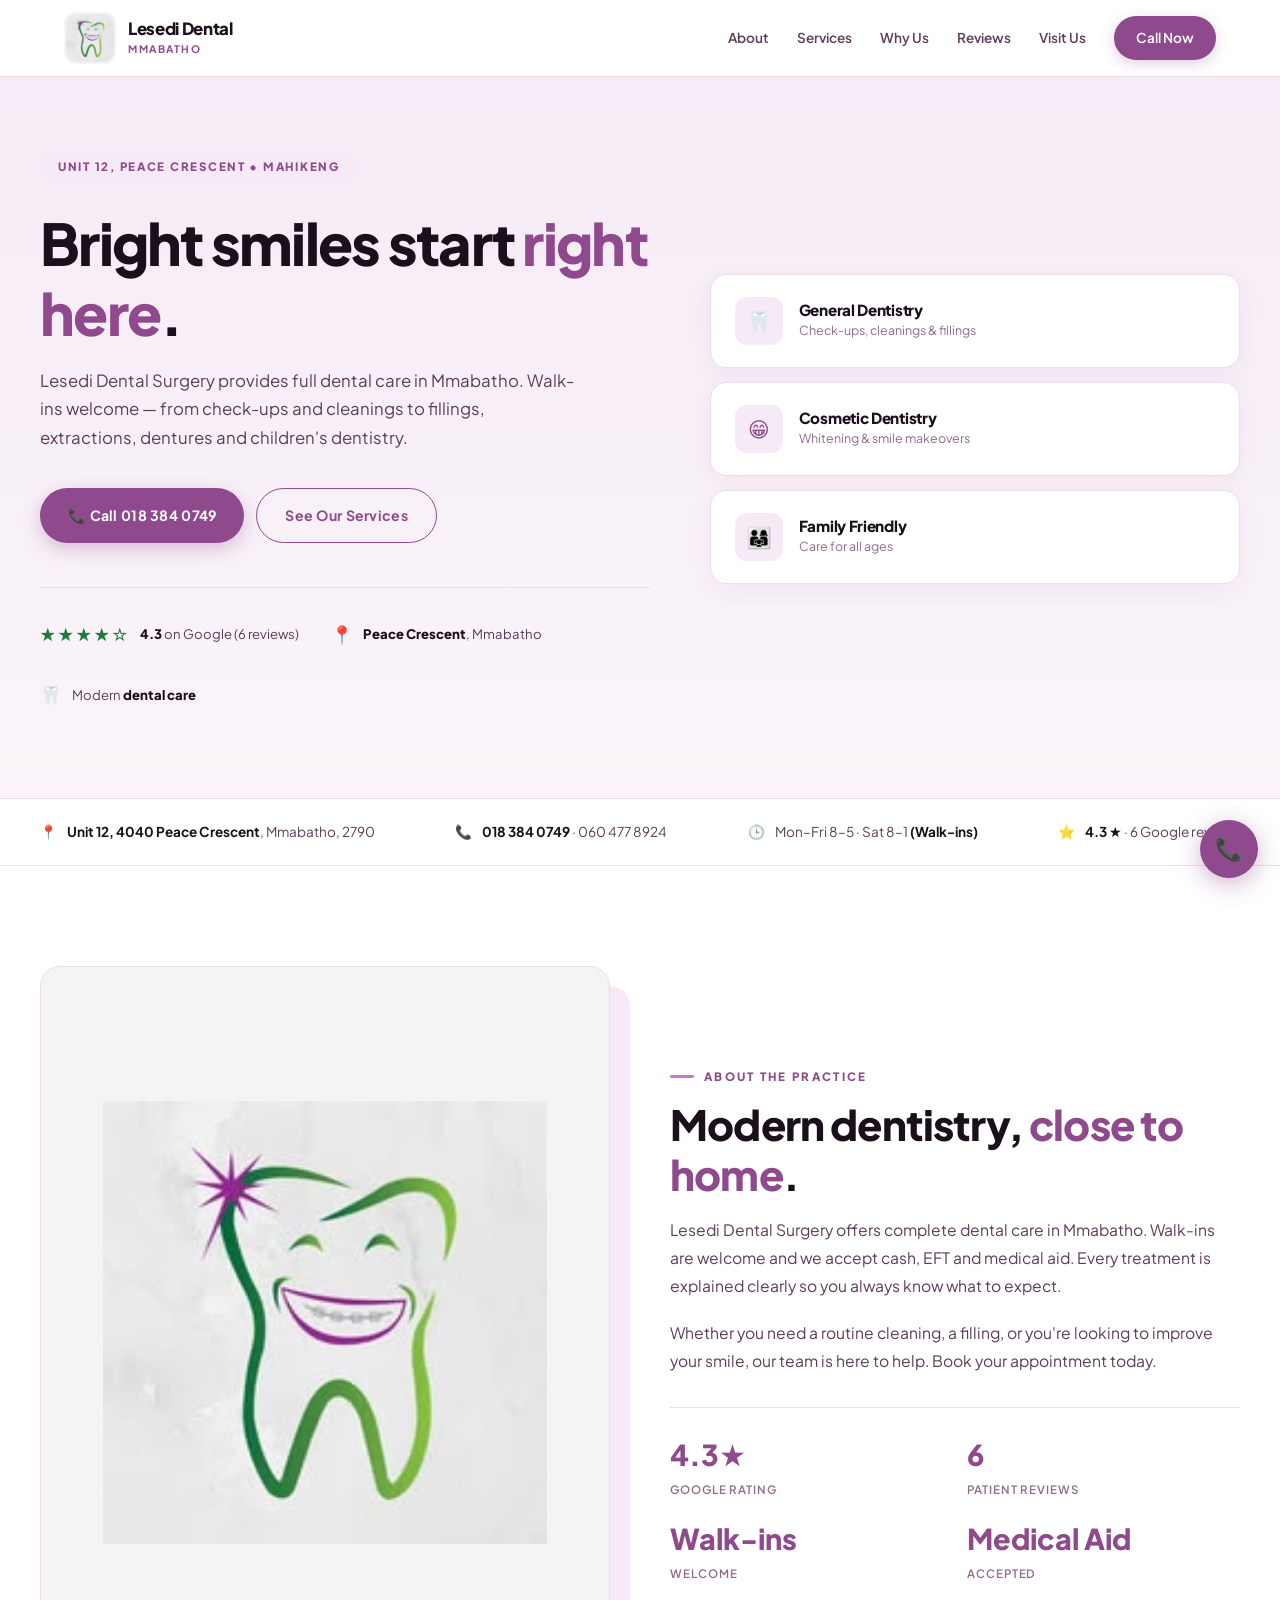
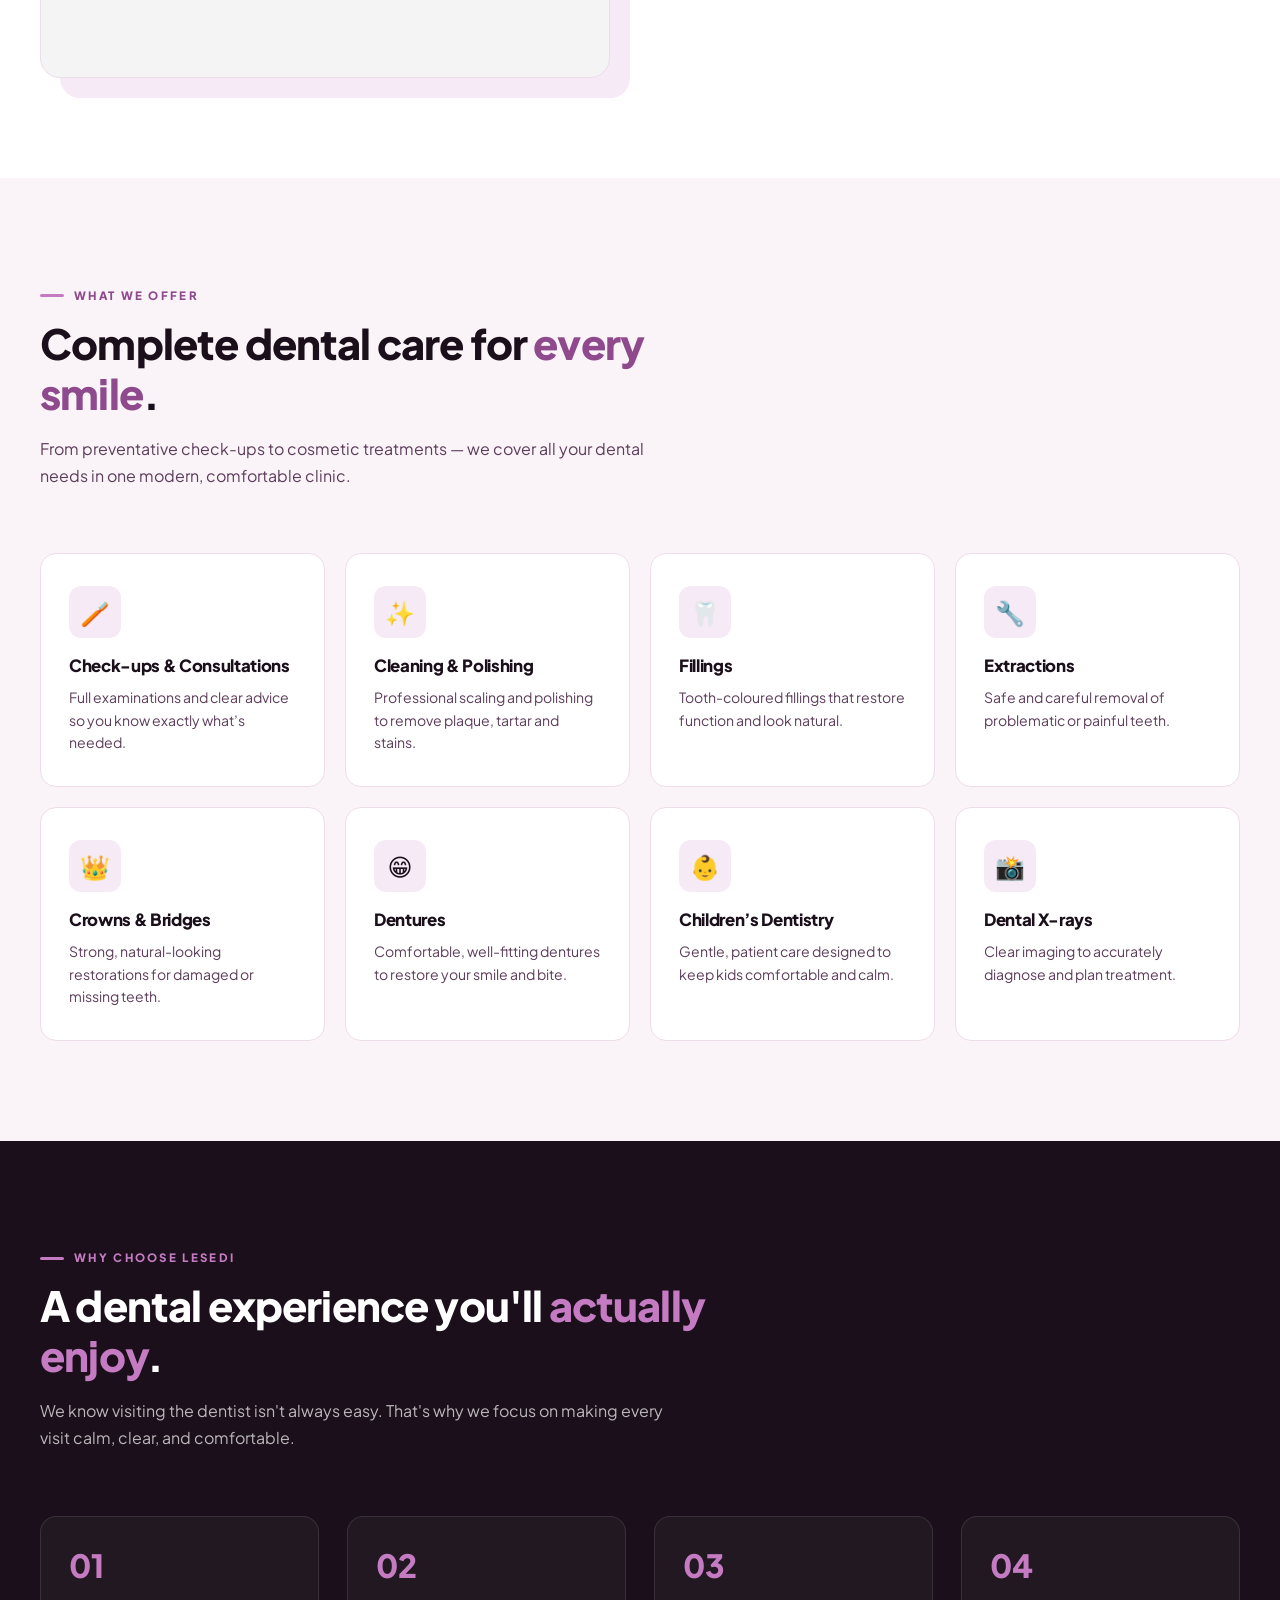
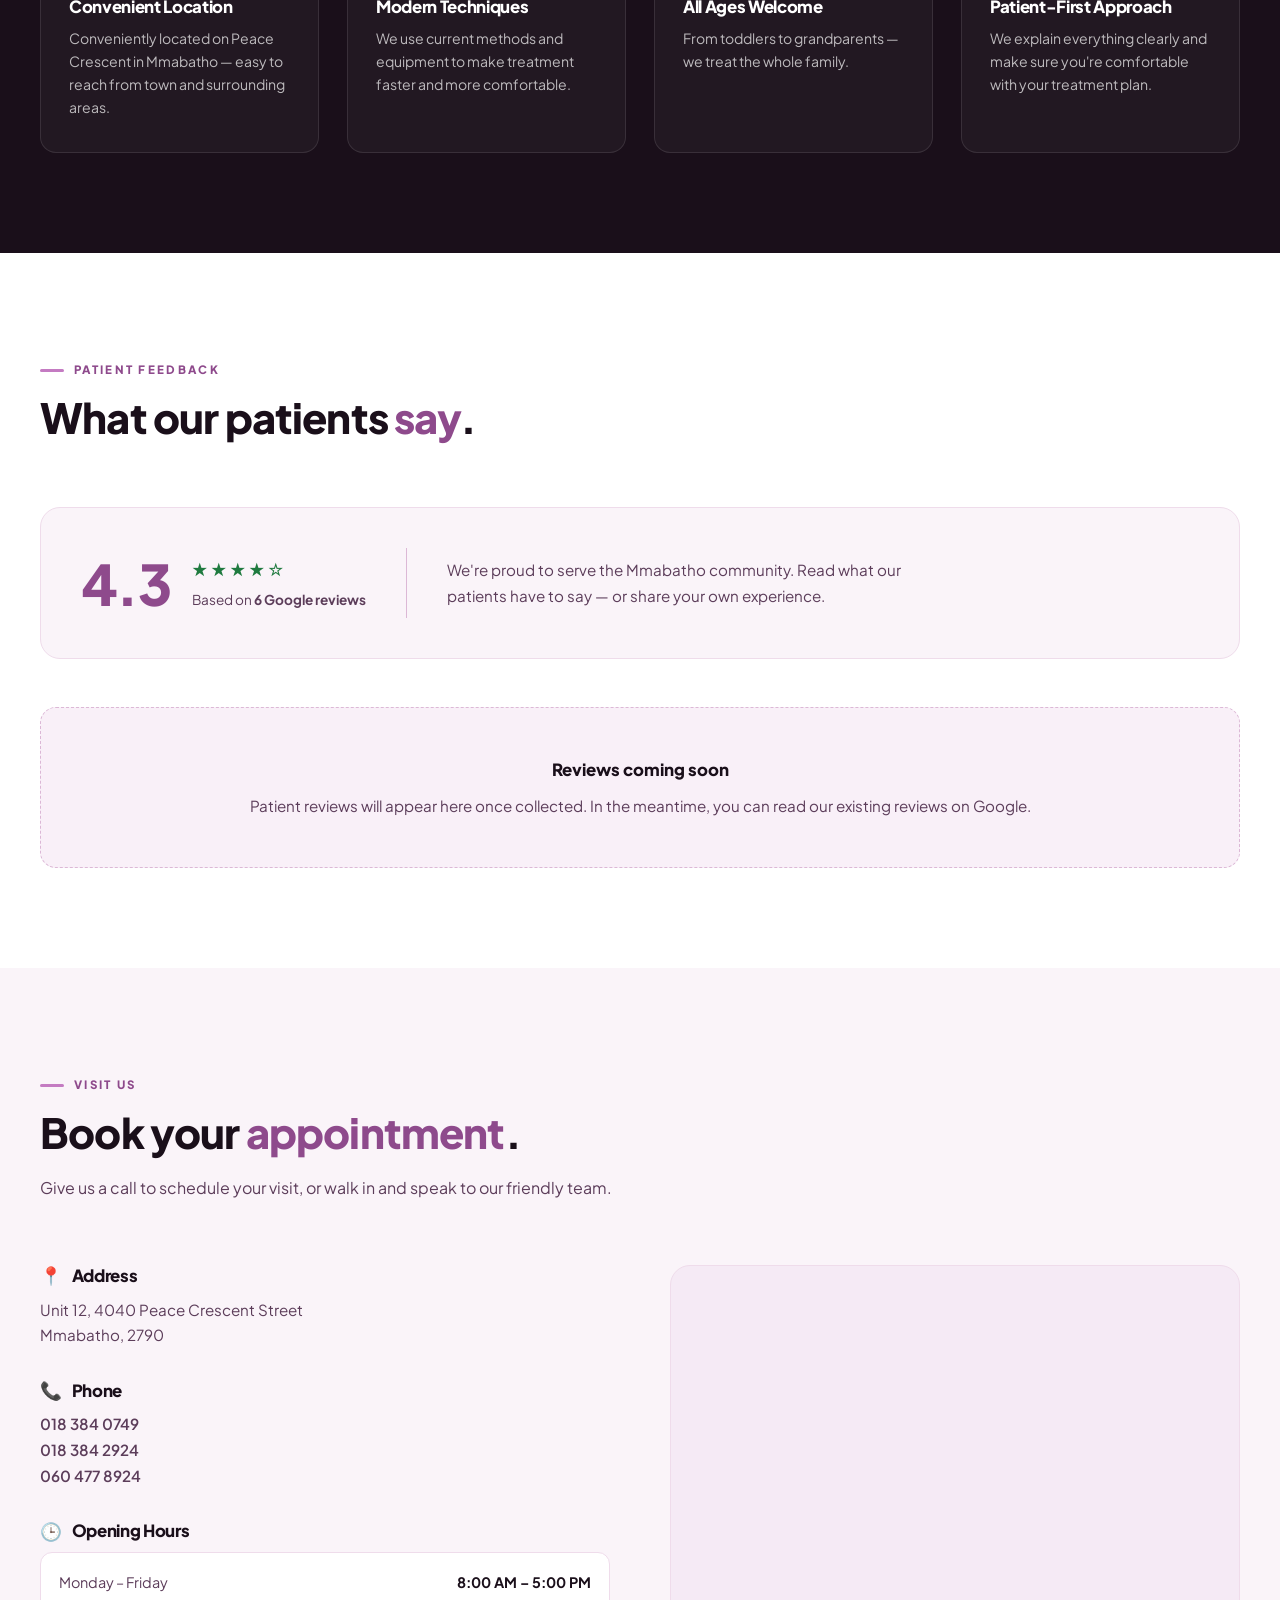
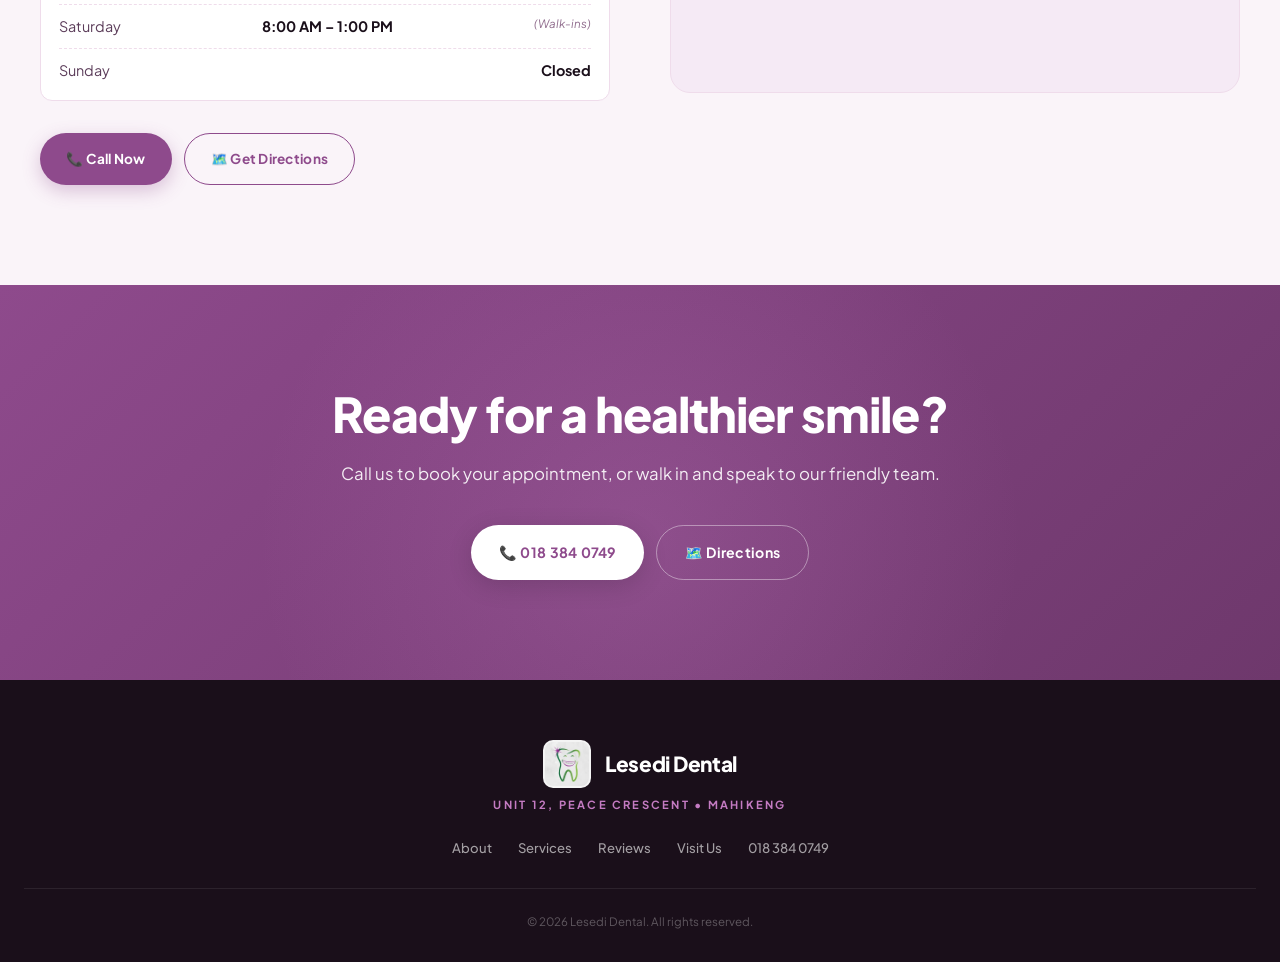
==== index.html @ d34ca71e "Rename Lesedidentals.html to index.html" ====
<!DOCTYPE html>
<html lang="en">
<head>
  <meta charset="UTF-8">
  <meta name="viewport" content="width=device-width, initial-scale=1.0">
  <title>Lesedi Dental | Mmabatho, Mahikeng</title>
  <link href="https://fonts.googleapis.com/css2?family=Plus+Jakarta+Sans:wght@400;500;600;700;800&display=swap" rel="stylesheet">
  <style>
    * { box-sizing: border-box; margin: 0; padding: 0; }
    :root {
      --bg: #faf4f9;
      --card: #ffffff;
      --ink: #1a0f1a;
      --ink-soft: #5c3d5a;
      --ink-muted: #8f6b8c;
      --border: #efdceb;
      --border-strong: #dcb8d6;
      --green: #8e4a8c;        /* now purple – primary */
      --green-dim: #6e386c;
      --green-soft: #f5eaf5;
      --green-pale: #f9f0f8;
      --lime: #c47bc2;        /* lighter purple accent */
      --purple: #1f7a3f;     /* now green – used for stars/accents */
      --purple-soft: #e6f5eb;
      --white: #ffffff;
    }
    html { scroll-behavior: smooth; }
    body {
      font-family: 'Plus Jakarta Sans', system-ui, -apple-system, sans-serif;
      background: var(--bg);
      color: var(--ink);
      line-height: 1.6;
      -webkit-font-smoothing: antialiased;
    }
    h1, h2, h3, h4 {
      font-family: 'Plus Jakarta Sans', sans-serif;
      font-weight: 800;
      line-height: 1.2;
      letter-spacing: -0.02em;
    }
    a { color: inherit; text-decoration: none; }
    img { max-width: 100%; display: block; }
    /* ===== NAV ===== */
    nav {
      position: fixed;
      top: 0; left: 0; right: 0;
      z-index: 100;
      background: rgba(255, 255, 255, 0.96);
      backdrop-filter: blur(14px);
      border-bottom: 1px solid var(--border);
    }
    nav .inner {
      max-width: 1200px;
      margin: 0 auto;
      padding: 12px 24px;
      display: flex;
      align-items: center;
      justify-content: space-between;
      gap: 16px;
    }
    .nav-logo {
      display: flex;
      align-items: center;
      gap: 12px;
    }
    .logo-img {
      width: 52px;
      height: 52px;
      object-fit: contain;
      flex-shrink: 0;
      border-radius: 12px;
      background: #f4f4f4; /* blends with logo background */
      padding: 2px;
    }
    .logo-text {
      line-height: 1.15;
    }
    .logo-text strong {
      font-size: 1.05rem;
      color: var(--ink);
      display: block;
      font-weight: 800;
      letter-spacing: -0.02em;
    }
    .logo-text small {
      font-size: 0.65rem;
      color: var(--green);
      letter-spacing: 0.15em;
      text-transform: uppercase;
      font-weight: 700;
    }
    .nav-links {
      display: flex;
      gap: 28px;
      align-items: center;
    }
    .nav-links a {
      font-size: 0.85rem;
      font-weight: 600;
      color: var(--ink-soft);
      transition: color 0.2s;
    }
    .nav-links a:hover { color: var(--green); }
    .nav-cta {
      background: var(--green);
      color: var(--white) !important;
      padding: 11px 22px;
      border-radius: 40px;
      font-weight: 700;
      font-size: 0.8rem;
      transition: all 0.2s;
      box-shadow: 0 4px 14px rgba(142, 74, 140, 0.25);
    }
    .nav-cta:hover {
      background: var(--green-dim);
      transform: translateY(-1px);
      box-shadow: 0 8px 20px rgba(142, 74, 140, 0.35);
    }
    .menu-toggle {
      display: none;
      background: none;
      border: none;
      font-size: 1.5rem;
      color: var(--green);
      cursor: pointer;
      padding: 4px;
    }
    /* ===== HERO ===== */
    .hero {
      padding: 150px 24px 90px;
      background: linear-gradient(180deg, #f5eaf5 0%, var(--bg) 100%);
      position: relative;
      overflow: hidden;
    }
    .hero-grid {
      max-width: 1200px;
      margin: 0 auto;
      display: grid;
      grid-template-columns: 1.15fr 1fr;
      gap: 60px;
      align-items: center;
      position: relative;
      z-index: 2;
    }
    .hero-tag {
      display: inline-flex;
      align-items: center;
      gap: 8px;
      font-size: 0.72rem;
      letter-spacing: 0.15em;
      text-transform: uppercase;
      color: var(--green);
      font-weight: 800;
      background: var(--green-soft);
      padding: 8px 18px;
      border-radius: 40px;
      margin-bottom: 24px;
    }
    .hero h1 {
      font-size: clamp(2.2rem, 5.5vw, 3.6rem);
      margin-bottom: 20px;
      letter-spacing: -0.03em;
      color: var(--ink);
    }
    .hero h1 span { color: var(--green); }
    .hero-sub {
      font-size: 1.05rem;
      color: var(--ink-soft);
      max-width: 540px;
      margin-bottom: 36px;
      line-height: 1.7;
    }
    .hero-actions {
      display: flex;
      gap: 12px;
      flex-wrap: wrap;
      margin-bottom: 44px;
    }
    .btn {
      display: inline-flex;
      align-items: center;
      gap: 10px;
      padding: 15px 28px;
      border-radius: 50px;
      font-weight: 700;
      font-size: 0.88rem;
      transition: all 0.2s;
      cursor: pointer;
      border: none;
      letter-spacing: 0.02em;
    }
    .btn-primary {
      background: var(--green);
      color: var(--white);
      box-shadow: 0 6px 18px rgba(142, 74, 140, 0.3);
    }
    .btn-primary:hover {
      background: var(--green-dim);
      transform: translateY(-2px);
      box-shadow: 0 10px 24px rgba(142, 74, 140, 0.4);
    }
    .btn-outline {
      background: transparent;
      color: var(--green);
      border: 1.5px solid var(--green);
    }
    .btn-outline:hover {
      background: var(--green);
      color: var(--white);
    }
    .hero-trust {
      display: flex;
      gap: 32px;
      flex-wrap: wrap;
      padding-top: 32px;
      border-top: 1px solid var(--border);
    }
    .hero-trust-item {
      display: flex;
      align-items: center;
      gap: 10px;
      font-size: 0.82rem;
      color: var(--ink-soft);
    }
    .hero-trust-item strong {
      color: var(--ink);
      font-weight: 800;
    }
    .hero-trust-icon { color: var(--green); font-size: 1.1rem; }
    .hero-stars { color: var(--purple); letter-spacing: 2px; }
    /* Hero Visual */
    .hero-visual {
      display: flex;
      flex-direction: column;
      gap: 14px;
    }
    .info-card {
      background: var(--card);
      border: 1px solid var(--border);
      border-radius: 16px;
      padding: 22px 24px;
      display: flex;
      align-items: center;
      gap: 16px;
      box-shadow: 0 8px 24px rgba(142, 74, 140, 0.06);
      transition: transform 0.25s;
    }
    .info-card:hover { transform: translateX(-6px); }
    .info-icon {
      width: 48px;
      height: 48px;
      border-radius: 12px;
      background: var(--green-soft);
      color: var(--green);
      display: flex;
      align-items: center;
      justify-content: center;
      font-size: 1.3rem;
      flex-shrink: 0;
    }
    .info-text h4 {
      font-size: 0.95rem;
      margin-bottom: 2px;
      color: var(--ink);
    }
    .info-text p {
      font-size: 0.78rem;
      color: var(--ink-muted);
    }
    /* ===== INFO STRIP ===== */
    .info-strip {
      background: var(--white);
      padding: 22px 24px;
      border-top: 1px solid var(--border);
      border-bottom: 1px solid var(--border);
    }
    .info-strip-inner {
      max-width: 1200px;
      margin: 0 auto;
      display: flex;
      justify-content: space-between;
      gap: 20px;
      flex-wrap: wrap;
      align-items: center;
    }
    .info-strip-item {
      display: flex;
      align-items: center;
      gap: 10px;
      font-size: 0.85rem;
      color: var(--ink-soft);
    }
    .info-strip-item strong { color: var(--ink); font-weight: 700; }
    .info-strip-icon { color: var(--green); }
    /* ===== SECTIONS ===== */
    section { padding: 100px 24px; }
    .container { max-width: 1200px; margin: 0 auto; }
    .section-head {
      max-width: 720px;
      margin-bottom: 64px;
    }
    .section-label {
      font-size: 0.72rem;
      letter-spacing: 0.2em;
      text-transform: uppercase;
      color: var(--green);
      margin-bottom: 14px;
      font-weight: 800;
      display: inline-flex;
      align-items: center;
      gap: 10px;
    }
    .section-label::before {
      content: "";
      width: 24px;
      height: 3px;
      background: var(--lime);
      border-radius: 2px;
    }
    .section-title {
      font-size: clamp(1.8rem, 4.5vw, 2.6rem);
      margin-bottom: 16px;
      color: var(--ink);
    }
    .section-title span { color: var(--green); }
    .section-intro {
      color: var(--ink-soft);
      font-size: 1rem;
      line-height: 1.7;
      max-width: 640px;
    }
    /* ===== ABOUT ===== */
    #about { background: var(--white); }
    .about-grid {
      display: grid;
      grid-template-columns: 1fr 1fr;
      gap: 60px;
      align-items: center;
    }
    .about-visual {
      aspect-ratio: 4 / 5;
      border-radius: 20px;
      background: #f4f4f4; /* matches logo's light paper background */
      border: 1px solid var(--border);
      display: flex;
      align-items: center;
      justify-content: center;
      position: relative;
      overflow: hidden;
      box-shadow: 20px 20px 0 var(--green-soft);
    }
    .about-visual img {
      width: 78%;
      height: auto;
      object-fit: contain;
      /* no heavy filter so the logo blends cleanly with its natural bg */
    }
    .about-text p {
      color: var(--ink-soft);
      margin-bottom: 18px;
      font-size: 0.98rem;
      line-height: 1.8;
    }
    .about-stats {
      display: grid;
      grid-template-columns: 1fr 1fr;
      gap: 24px;
      margin-top: 32px;
      padding-top: 32px;
      border-top: 1px solid var(--border);
    }
    .about-stat strong {
      display: block;
      font-family: 'Plus Jakarta Sans', sans-serif;
      font-size: 1.8rem;
      color: var(--green);
      font-weight: 800;
      line-height: 1;
      margin-bottom: 6px;
    }
    .about-stat span {
      font-size: 0.72rem;
      color: var(--ink-muted);
      letter-spacing: 0.08em;
      text-transform: uppercase;
      font-weight: 600;
    }
    /* ===== SERVICES ===== */
    #services { background: var(--bg); }
    .services-grid {
      display: grid;
      grid-template-columns: repeat(auto-fill, minmax(260px, 1fr));
      gap: 20px;
    }
    .service-card {
      background: var(--card);
      border-radius: 16px;
      padding: 32px 28px;
      border: 1px solid var(--border);
      transition: all 0.25s;
      position: relative;
      overflow: hidden;
    }
    .service-card::before {
      content: "";
      position: absolute;
      top: 0; left: 0;
      width: 100%;
      height: 4px;
      background: linear-gradient(90deg, var(--green), var(--lime));
      transform: scaleX(0);
      transform-origin: left;
      transition: transform 0.3s;
    }
    .service-card:hover {
      transform: translateY(-4px);
      box-shadow: 0 14px 30px rgba(142, 74, 140, 0.08);
      border-color: var(--border-strong);
    }
    .service-card:hover::before { transform: scaleX(1); }
    .service-icon {
      width: 52px;
      height: 52px;
      border-radius: 12px;
      background: var(--green-soft);
      display: flex;
      align-items: center;
      justify-content: center;
      font-size: 1.5rem;
      margin-bottom: 18px;
    }
    .service-card h3 {
      font-size: 1.05rem;
      margin-bottom: 10px;
      color: var(--ink);
    }
    .service-card p {
      font-size: 0.88rem;
      color: var(--ink-soft);
      line-height: 1.6;
    }
    /* ===== WHY US ===== */
    #why { background: var(--ink); color: var(--white); }
    #why .section-label { color: var(--lime); }
    #why .section-label::before { background: var(--lime); }
    #why .section-title { color: var(--white); }
    #why .section-title span { color: var(--lime); }
    #why .section-intro { color: rgba(255,255,255,0.7); }
    .why-grid {
      display: grid;
      grid-template-columns: repeat(auto-fit, minmax(240px, 1fr));
      gap: 28px;
    }
    .why-item {
      padding: 32px 28px;
      background: rgba(255,255,255,0.04);
      border: 1px solid rgba(255,255,255,0.1);
      border-radius: 16px;
      transition: all 0.25s;
    }
    .why-item:hover {
      background: rgba(255,255,255,0.07);
      border-color: rgba(196, 123, 194, 0.45);
      transform: translateY(-4px);
    }
    .why-num {
      font-family: 'Plus Jakarta Sans', sans-serif;
      font-size: 2rem;
      font-weight: 800;
      color: var(--lime);
      margin-bottom: 16px;
      line-height: 1;
    }
    .why-item h3 {
      font-size: 1.05rem;
      color: var(--white);
      margin-bottom: 10px;
    }
    .why-item p {
      font-size: 0.88rem;
      color: rgba(255,255,255,0.7);
      line-height: 1.65;
    }
    /* ===== REVIEWS ===== */
    #reviews { background: var(--white); }
    .reviews-top {
      display: flex;
      align-items: center;
      gap: 40px;
      flex-wrap: wrap;
      padding: 40px;
      background: var(--bg);
      border-radius: 20px;
      border: 1px solid var(--border);
      margin-bottom: 48px;
    }
    .reviews-score {
      display: flex;
      align-items: center;
      gap: 22px;
    }
    .reviews-score-num {
      font-family: 'Plus Jakarta Sans', sans-serif;
      font-size: 3.5rem;
      font-weight: 800;
      color: var(--green);
      line-height: 1;
      letter-spacing: -0.03em;
    }
    .reviews-score-meta {
      font-size: 0.85rem;
      color: var(--ink-soft);
      line-height: 1.6;
    }
    .reviews-score-stars {
      color: var(--purple);
      font-size: 1.1rem;
      letter-spacing: 3px;
      display: block;
      margin-bottom: 6px;
    }
    .reviews-divider {
      width: 1px;
      height: 70px;
      background: var(--border-strong);
    }
    .reviews-summary {
      font-size: 0.95rem;
      color: var(--ink-soft);
      max-width: 480px;
      line-height: 1.7;
    }
    .reviews-placeholder {
      text-align: center;
      padding: 48px 24px;
      background: var(--green-pale);
      border: 1px dashed var(--border-strong);
      border-radius: 16px;
      color: var(--ink-soft);
      font-size: 0.95rem;
      line-height: 1.7;
    }
    .reviews-placeholder strong {
      display: block;
      font-size: 1.05rem;
      color: var(--ink);
      margin-bottom: 8px;
      font-weight: 800;
    }
    /* ===== CONTACT ===== */
    #contact { background: var(--bg); }
    .contact-grid {
      display: grid;
      grid-template-columns: 1fr 1fr;
      gap: 60px;
      align-items: start;
    }
    .contact-block { margin-bottom: 32px; }
    .contact-block h4 {
      font-size: 1.05rem;
      margin-bottom: 10px;
      color: var(--ink);
      display: flex;
      align-items: center;
      gap: 10px;
    }
    .contact-block h4 span { color: var(--green); font-size: 1.1rem; }
    .contact-block p, .contact-block a {
      color: var(--ink-soft);
      font-size: 0.95rem;
      line-height: 1.7;
    }
    .contact-block a { font-weight: 600; }
    .contact-block a:hover { color: var(--green); }
    .hours-list {
      list-style: none;
      margin-top: 10px;
      background: var(--white);
      border-radius: 12px;
      padding: 8px 18px;
      border: 1px solid var(--border);
    }
    .hours-list li {
      display: flex;
      justify-content: space-between;
      padding: 10px 0;
      border-bottom: 1px dashed var(--border);
      font-size: 0.9rem;
      color: var(--ink-soft);
    }
    .hours-list li:last-child { border: none; }
    .hours-list li strong { color: var(--ink); font-weight: 700; }
    .contact-actions {
      display: flex;
      gap: 12px;
      flex-wrap: wrap;
      margin-top: 28px;
    }
    .contact-actions .btn { padding: 14px 26px; font-size: 0.85rem; }
    .map-embed {
      width: 100%;
      aspect-ratio: 4 / 3;
      border-radius: 20px;
      overflow: hidden;
      border: 1px solid var(--border);
      background: var(--green-soft);
    }
    .map-embed iframe { width: 100%; height: 100%; border: 0; }
    /* ===== CTA FINAL ===== */
    .cta-final {
      background: linear-gradient(135deg, var(--green) 0%, var(--green-dim) 100%);
      color: var(--white);
      text-align: center;
      padding: 100px 24px;
      position: relative;
      overflow: hidden;
    }
    .cta-final::before {
      content: "";
      position: absolute;
      top: -50%; left: 50%;
      transform: translateX(-50%);
      width: 900px; height: 900px;
      background: radial-gradient(circle, rgba(196, 123, 194, 0.25), transparent 60%);
      pointer-events: none;
    }
    .cta-final-inner {
      position: relative;
      z-index: 2;
      max-width: 720px;
      margin: 0 auto;
    }
    .cta-final h2 {
      font-size: clamp(1.9rem, 5vw, 3rem);
      margin-bottom: 18px;
      color: var(--white);
    }
    .cta-final p {
      color: rgba(255,255,255,0.9);
      margin-bottom: 36px;
      font-size: 1.05rem;
      line-height: 1.7;
    }
    .cta-final-actions {
      display: flex;
      gap: 12px;
      justify-content: center;
      flex-wrap: wrap;
    }
    .btn-white {
      background: var(--white);
      color: var(--green);
      box-shadow: 0 6px 24px rgba(0,0,0,0.15);
    }
    .btn-white:hover {
      background: #fff;
      transform: translateY(-3px);
      box-shadow: 0 12px 30px rgba(0,0,0,0.25);
    }
    .btn-dark-outline {
      background: transparent;
      color: var(--white);
      border: 1.5px solid rgba(255,255,255,0.4);
    }
    .btn-dark-outline:hover {
      background: rgba(255,255,255,0.1);
      border-color: rgba(255,255,255,0.8);
    }
    /* ===== FOOTER ===== */
    footer {
      background: #1a0f1a;
      color: rgba(255,255,255,0.6);
      padding: 60px 24px 30px;
      text-align: center;
    }
    .footer-logo-wrap {
      display: flex;
      align-items: center;
      justify-content: center;
      gap: 14px;
      margin-bottom: 8px;
    }
    .footer-logo-img {
      width: 48px;
      height: 48px;
      object-fit: contain;
      border-radius: 10px;
      background: #f4f4f4; /* blends with logo background */
      padding: 2px;
    }
    .footer-logo {
      font-family: 'Plus Jakarta Sans', sans-serif;
      font-size: 1.3rem;
      font-weight: 800;
      color: var(--white);
      letter-spacing: -0.02em;
    }
    .footer-tag {
      font-size: 0.7rem;
      letter-spacing: 0.2em;
      text-transform: uppercase;
      color: var(--lime);
      margin-bottom: 24px;
      font-weight: 700;
    }
    .footer-links {
      display: flex;
      gap: 26px;
      justify-content: center;
      flex-wrap: wrap;
      margin-bottom: 30px;
    }
    .footer-links a {
      font-size: 0.82rem;
      color: rgba(255,255,255,0.6);
      transition: color 0.2s;
      font-weight: 500;
    }
    .footer-links a:hover { color: var(--lime); }
    .footer-copy {
      font-size: 0.72rem;
      color: rgba(255,255,255,0.3);
      padding-top: 24px;
      border-top: 1px solid rgba(255,255,255,0.08);
    }
    .whatsapp-float {
      position: fixed;
      bottom: 22px;
      right: 22px;
      z-index: 90;
      background: var(--green);
      color: var(--white);
      width: 58px;
      height: 58px;
      border-radius: 50%;
      display: flex;
      align-items: center;
      justify-content: center;
      font-size: 1.4rem;
      box-shadow: 0 6px 24px rgba(142, 74, 140, 0.4);
      transition: transform 0.2s;
    }
    .whatsapp-float:hover { transform: scale(1.08); }
    /* ===== RESPONSIVE ===== */
    @media (max-width: 900px) {
      .hero-grid { grid-template-columns: 1fr; gap: 40px; }
      .hero { padding: 130px 20px 60px; }
      .contact-grid { grid-template-columns: 1fr; gap: 40px; }
      .about-grid { grid-template-columns: 1fr; gap: 40px; }
      .about-visual { aspect-ratio: 4 / 3; box-shadow: 12px 12px 0 var(--green-soft); }
      .nav-links {
        display: none;
        position: absolute;
        top: 100%; left: 0; right: 0;
        flex-direction: column;
        background: var(--white);
        padding: 22px;
        gap: 18px;
        border-bottom: 1px solid var(--border);
        align-items: flex-start;
        box-shadow: 0 10px 30px rgba(0,0,0,0.05);
      }
      .nav-links.open { display: flex; }
      .menu-toggle { display: block; }
      section { padding: 60px 20px; }
      .hero-trust { gap: 20px; font-size: 0.78rem; }
      .reviews-top { padding: 28px; flex-direction: column; align-items: flex-start; gap: 24px; }
      .reviews-divider { display: none; }
      .info-strip-inner { flex-direction: column; align-items: flex-start; gap: 12px; }
    }
    @media (max-width: 480px) {
      .hero h1 { font-size: 2.1rem; }
      .section-title { font-size: 1.7rem; }
      .about-stats { grid-template-columns: 1fr; }
      .logo-img { width: 44px; height: 44px; }
    }
  </style>
</head>
<body>
  <!-- ===== NAV ===== -->
  <nav>
    <div class="inner">
      <a href="#top" class="nav-logo">
        <img src="[data-uri]" alt="Lesedi Dental logo" class="logo-img">
        <div class="logo-text">
          <strong>Lesedi Dental</strong>
          <small>Mmabatho</small>
        </div>
      </a>
      <button class="menu-toggle" onclick="document.querySelector('.nav-links').classList.toggle('open')">☰</button>
      <div class="nav-links">
        <a href="#about" onclick="document.querySelector('.nav-links').classList.remove('open')">About</a>
        <a href="#services" onclick="document.querySelector('.nav-links').classList.remove('open')">Services</a>
        <a href="#why" onclick="document.querySelector('.nav-links').classList.remove('open')">Why Us</a>
        <a href="#reviews" onclick="document.querySelector('.nav-links').classList.remove('open')">Reviews</a>
        <a href="#contact" onclick="document.querySelector('.nav-links').classList.remove('open')">Visit Us</a>
        <a href="tel:0183840749" class="nav-cta">Call Now</a>
      </div>
    </div>
  </nav>
  <!-- ===== HERO ===== -->
  <section class="hero" id="top">
    <div class="hero-grid">
      <div>
        <div class="hero-tag">Unit 12, Peace Crescent • Mahikeng</div>
        <h1>Bright smiles start <span>right here</span>.</h1>
        <p class="hero-sub">
          Lesedi Dental Surgery provides full dental care in Mmabatho. Walk-ins welcome — from check-ups and cleanings to fillings, extractions, dentures and children's dentistry.
        </p>
        <div class="hero-actions">
          <a href="tel:0183840749" class="btn btn-primary">📞 Call 018 384 0749</a>
          <a href="#services" class="btn btn-outline">See Our Services</a>
        </div>
        <div class="hero-trust">
          <div class="hero-trust-item">
            <span class="hero-trust-icon hero-stars">★★★★☆</span>
            <span><strong>4.3</strong> on Google (6 reviews)</span>
          </div>
          <div class="hero-trust-item">
            <span class="hero-trust-icon">📍</span>
            <span><strong>Peace Crescent</strong>, Mmabatho</span>
          </div>
          <div class="hero-trust-item">
            <span class="hero-trust-icon">🦷</span>
            <span>Modern <strong>dental care</strong></span>
          </div>
        </div>
      </div>
      <div class="hero-visual">
        <div class="info-card">
          <div class="info-icon">🦷</div>
          <div class="info-text">
            <h4>General Dentistry</h4>
            <p>Check-ups, cleanings & fillings</p>
          </div>
        </div>
        <div class="info-card">
          <div class="info-icon">😁</div>
          <div class="info-text">
            <h4>Cosmetic Dentistry</h4>
            <p>Whitening & smile makeovers</p>
          </div>
        </div>
        <div class="info-card">
          <div class="info-icon">👨‍👩‍👧</div>
          <div class="info-text">
            <h4>Family Friendly</h4>
            <p>Care for all ages</p>
          </div>
        </div>
      </div>
    </div>
  </section>
  <!-- ===== INFO STRIP ===== -->
  <div class="info-strip">
    <div class="info-strip-inner">
      <div class="info-strip-item">
        <span class="info-strip-icon">📍</span>
        <span><strong>Unit 12, 4040 Peace Crescent</strong>, Mmabatho, 2790</span>
      </div>
      <div class="info-strip-item">
        <span class="info-strip-icon">📞</span>
        <span><strong>018 384 0749</strong> · 060 477 8924</span>
      </div>
      <div class="info-strip-item">
        <span class="info-strip-icon">🕒</span>
        <span>Mon–Fri 8–5 · Sat 8–1 <strong>(Walk-ins)</strong></span>
      </div>
      <div class="info-strip-item">
        <span class="info-strip-icon">⭐</span>
        <span><strong>4.3 ★</strong> · 6 Google reviews</span>
      </div>
    </div>
  </div>
  <!-- ===== ABOUT ===== -->
  <section id="about">
    <div class="container">
      <div class="about-grid">
        <div class="about-visual">
          <img src="[data-uri]" alt="Lesedi Dental – smiling tooth logo">
        </div>
        <div class="about-text">
          <div class="section-label">About The Practice</div>
          <h2 class="section-title">Modern dentistry, <span>close to home</span>.</h2>
          <p>
            Lesedi Dental Surgery offers complete dental care in Mmabatho. Walk-ins are welcome and we accept cash, EFT and medical aid. Every treatment is explained clearly so you always know what to expect.
          </p>
          <p>
            Whether you need a routine cleaning, a filling, or you're looking to improve your smile, our team is here to help. Book your appointment today.
          </p>
          <div class="about-stats">
            <div class="about-stat">
              <strong>4.3★</strong>
              <span>Google Rating</span>
            </div>
            <div class="about-stat">
              <strong>6</strong>
              <span>Patient Reviews</span>
            </div>
            <div class="about-stat">
              <strong>Walk-ins</strong>
              <span>Welcome</span>
            </div>
            <div class="about-stat">
              <strong>Medical Aid</strong>
              <span>Accepted</span>
            </div>
          </div>
        </div>
      </div>
    </div>
  </section>
  <!-- ===== SERVICES ===== -->
  <section id="services">
    <div class="container">
      <div class="section-head">
        <span class="section-label">What We Offer</span>
        <h2 class="section-title">Complete dental care for <span>every smile</span>.</h2>
        <p class="section-intro">
          From preventative check-ups to cosmetic treatments — we cover all your dental needs in one modern, comfortable clinic.
        </p>
      </div>
      <div class="services-grid">
        <div class="service-card">
          <div class="service-icon">🪥</div>
          <h3>Check-ups &amp; Consultations</h3>
          <p>Full examinations and clear advice so you know exactly what’s needed.</p>
        </div>
        <div class="service-card">
          <div class="service-icon">✨</div>
          <h3>Cleaning &amp; Polishing</h3>
          <p>Professional scaling and polishing to remove plaque, tartar and stains.</p>
        </div>
        <div class="service-card">
          <div class="service-icon">🦷</div>
          <h3>Fillings</h3>
          <p>Tooth-coloured fillings that restore function and look natural.</p>
        </div>
        <div class="service-card">
          <div class="service-icon">🔧</div>
          <h3>Extractions</h3>
          <p>Safe and careful removal of problematic or painful teeth.</p>
        </div>
        <div class="service-card">
          <div class="service-icon">👑</div>
          <h3>Crowns &amp; Bridges</h3>
          <p>Strong, natural-looking restorations for damaged or missing teeth.</p>
        </div>
        <div class="service-card">
          <div class="service-icon">😁</div>
          <h3>Dentures</h3>
          <p>Comfortable, well-fitting dentures to restore your smile and bite.</p>
        </div>
        <div class="service-card">
          <div class="service-icon">👶</div>
          <h3>Children’s Dentistry</h3>
          <p>Gentle, patient care designed to keep kids comfortable and calm.</p>
        </div>
        <div class="service-card">
          <div class="service-icon">📸</div>
          <h3>Dental X-rays</h3>
          <p>Clear imaging to accurately diagnose and plan treatment.</p>
        </div>
      </div>
    </div>
  </section>
  <!-- ===== WHY US ===== -->
  <section id="why">
    <div class="container">
      <div class="section-head">
        <span class="section-label">Why Choose Lesedi</span>
        <h2 class="section-title">A dental experience you'll <span>actually enjoy</span>.</h2>
        <p class="section-intro">
          We know visiting the dentist isn't always easy. That's why we focus on making every visit calm, clear, and comfortable.
        </p>
      </div>
      <div class="why-grid">
        <div class="why-item">
          <div class="why-num">01</div>
          <h3>Convenient Location</h3>
          <p>Conveniently located on Peace Crescent in Mmabatho — easy to reach from town and surrounding areas.</p>
        </div>
        <div class="why-item">
          <div class="why-num">02</div>
          <h3>Modern Techniques</h3>
          <p>We use current methods and equipment to make treatment faster and more comfortable.</p>
        </div>
        <div class="why-item">
          <div class="why-num">03</div>
          <h3>All Ages Welcome</h3>
          <p>From toddlers to grandparents — we treat the whole family.</p>
        </div>
        <div class="why-item">
          <div class="why-num">04</div>
          <h3>Patient-First Approach</h3>
          <p>We explain everything clearly and make sure you're comfortable with your treatment plan.</p>
        </div>
      </div>
    </div>
  </section>
  <!-- ===== REVIEWS ===== -->
  <section id="reviews">
    <div class="container">
      <div class="section-head">
        <span class="section-label">Patient Feedback</span>
        <h2 class="section-title">What our patients <span>say</span>.</h2>
      </div>
      <div class="reviews-top">
        <div class="reviews-score">
          <div class="reviews-score-num">4.3</div>
          <div class="reviews-score-meta">
            <span class="reviews-score-stars">★★★★☆</span>
            Based on <strong>6 Google reviews</strong>
          </div>
        </div>
        <div class="reviews-divider"></div>
        <div class="reviews-summary">
          We're proud to serve the Mmabatho community. Read what our patients have to say — or share your own experience.
        </div>
      </div>
      <div class="reviews-placeholder">
        <strong>Reviews coming soon</strong>
        Patient reviews will appear here once collected. In the meantime, you can read our existing reviews on Google.
      </div>
    </div>
  </section>
  <!-- ===== CONTACT ===== -->
  <section id="contact">
    <div class="container">
      <div class="section-head">
        <span class="section-label">Visit Us</span>
        <h2 class="section-title">Book your <span>appointment</span>.</h2>
        <p class="section-intro">
          Give us a call to schedule your visit, or walk in and speak to our friendly team.
        </p>
      </div>
      <div class="contact-grid">
        <div>
          <div class="contact-block">
            <h4><span>📍</span> Address</h4>
            <p>Unit 12, 4040 Peace Crescent Street<br>Mmabatho, 2790</p>
          </div>
          <div class="contact-block">
            <h4><span>📞</span> Phone</h4>
            <p><a href="tel:0183840749">018 384 0749</a><br>
               <a href="tel:0183842924">018 384 2924</a><br>
               <a href="tel:0604778924">060 477 8924</a></p>
          </div>
          <div class="contact-block">
            <h4><span>🕒</span> Opening Hours</h4>
            <ul class="hours-list">
              <li><span>Monday – Friday</span> <strong>8:00 AM – 5:00 PM</strong></li>
              <li><span>Saturday</span> <strong>8:00 AM – 1:00 PM</strong> <em style="font-size:0.8em;color:var(--ink-muted)">(Walk-ins)</em></li>
              <li><span>Sunday</span> <strong>Closed</strong></li>
            </ul>
          </div>
          <div class="contact-actions">
            <a href="tel:0183840749" class="btn btn-primary">📞 Call Now</a>
            <a href="https://www.google.com/maps?q=Lesedi+Dental+Surgery,+4040+Peace+Crescent,+Mmabatho,+2790" class="btn btn-outline" target="_blank">🗺️ Get Directions</a>
          </div>
        </div>
        <div class="map-embed">
          <iframe
            src="https://www.google.com/maps?q=Lesedi+Dental+Surgery,+4040+Peace+Crescent,+Mmabatho,+2790&output=embed"
            loading="lazy"
            referrerpolicy="no-referrer-when-downgrade">
          </iframe>
        </div>
      </div>
    </div>
  </section>
  <!-- ===== CTA FINAL ===== -->
  <section class="cta-final">
    <div class="cta-final-inner">
      <h2>Ready for a healthier smile?</h2>
      <p>Call us to book your appointment, or walk in and speak to our friendly team.</p>
      <div class="cta-final-actions">
        <a href="tel:0183840749" class="btn btn-white">📞 018 384 0749</a>
        <a href="https://www.google.com/maps?q=Lesedi+Dental+Surgery,+4040+Peace+Crescent,+Mmabatho,+2790" class="btn btn-dark-outline" target="_blank">🗺️ Directions</a>
      </div>
    </div>
  </section>
  <!-- ===== FOOTER ===== -->
  <footer>
    <div class="footer-logo-wrap">
      <img src="[data-uri]" alt="Lesedi Dental" class="footer-logo-img">
      <div class="footer-logo">Lesedi Dental</div>
    </div>
    <div class="footer-tag">Unit 12, Peace Crescent • Mahikeng</div>
    <div class="footer-links">
      <a href="#about">About</a>
      <a href="#services">Services</a>
      <a href="#reviews">Reviews</a>
      <a href="#contact">Visit Us</a>
      <a href="tel:0183840749">018 384 0749</a>
    </div>
    <div class="footer-copy">
      © 2026 Lesedi Dental. All rights reserved.
    </div>
  </footer>
  <a href="tel:0183840749" class="whatsapp-float" aria-label="Call">
    📞
  </a>
</body>
</html>
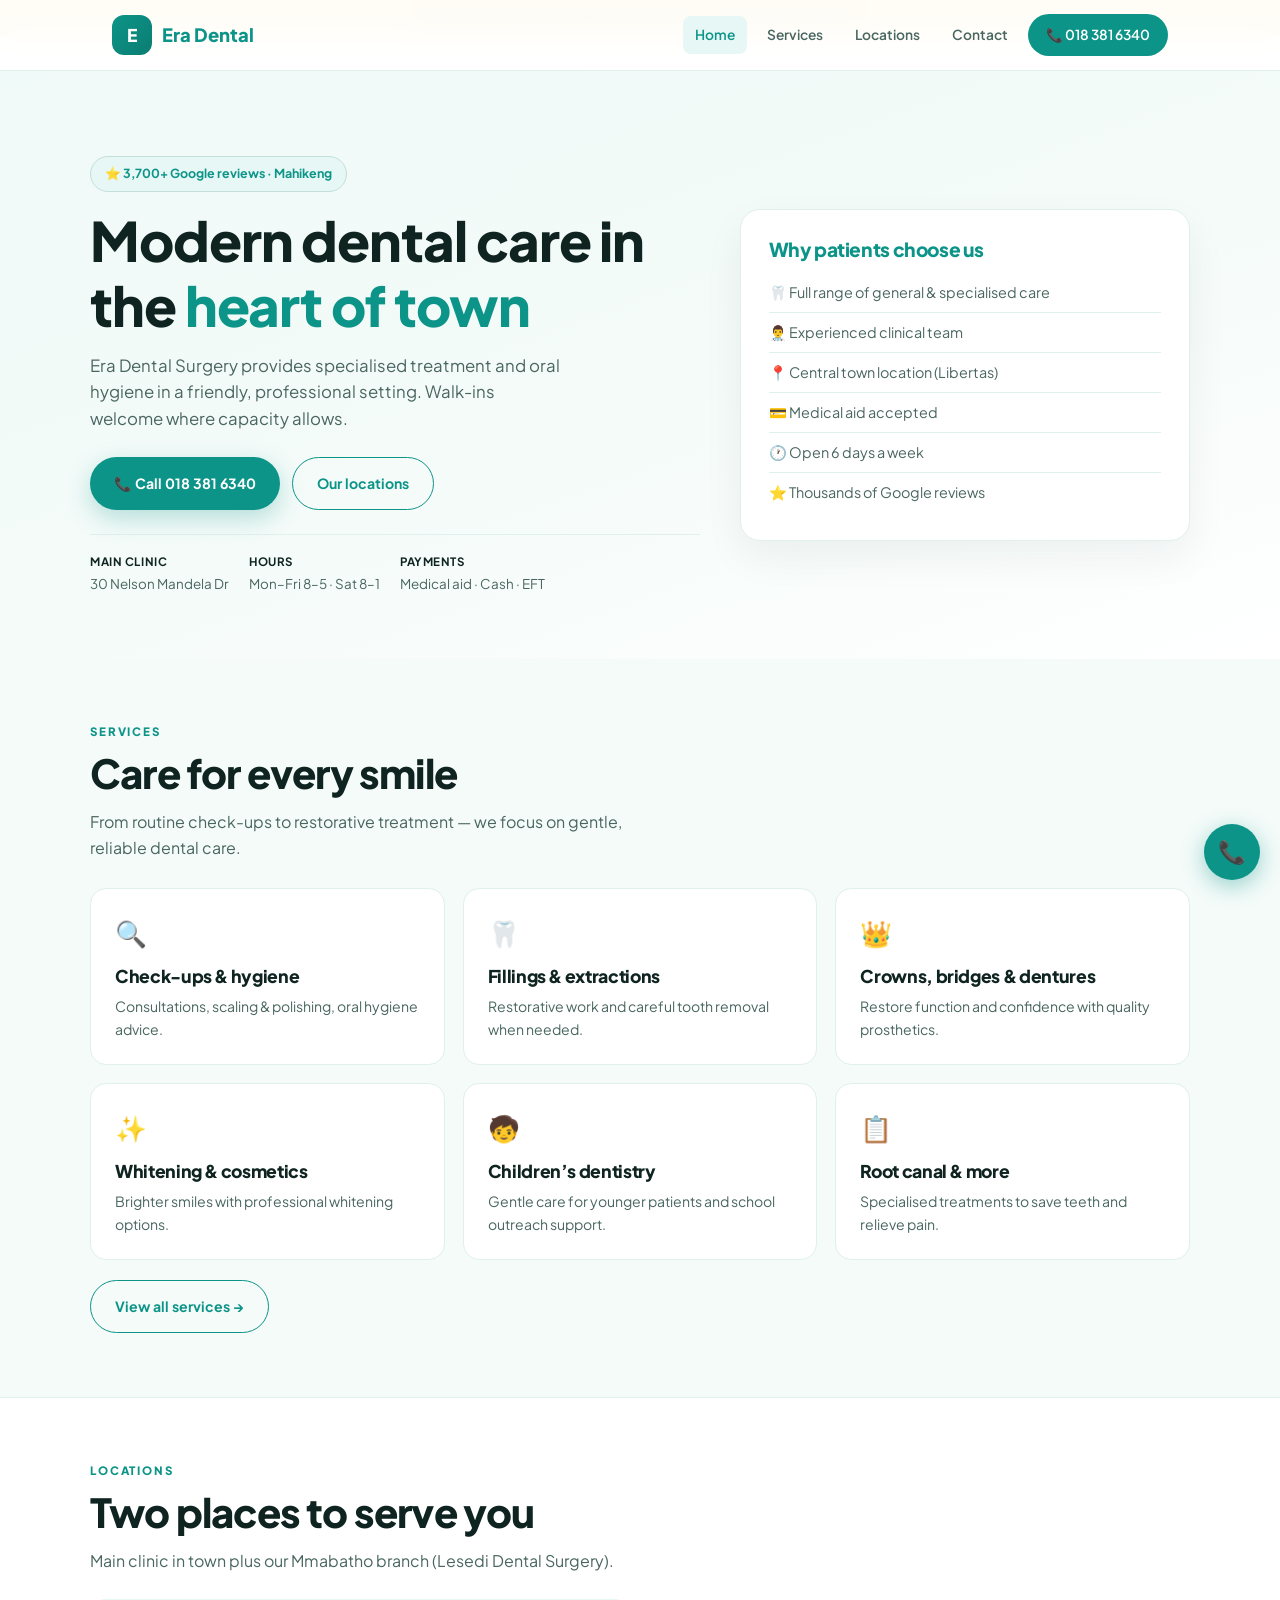
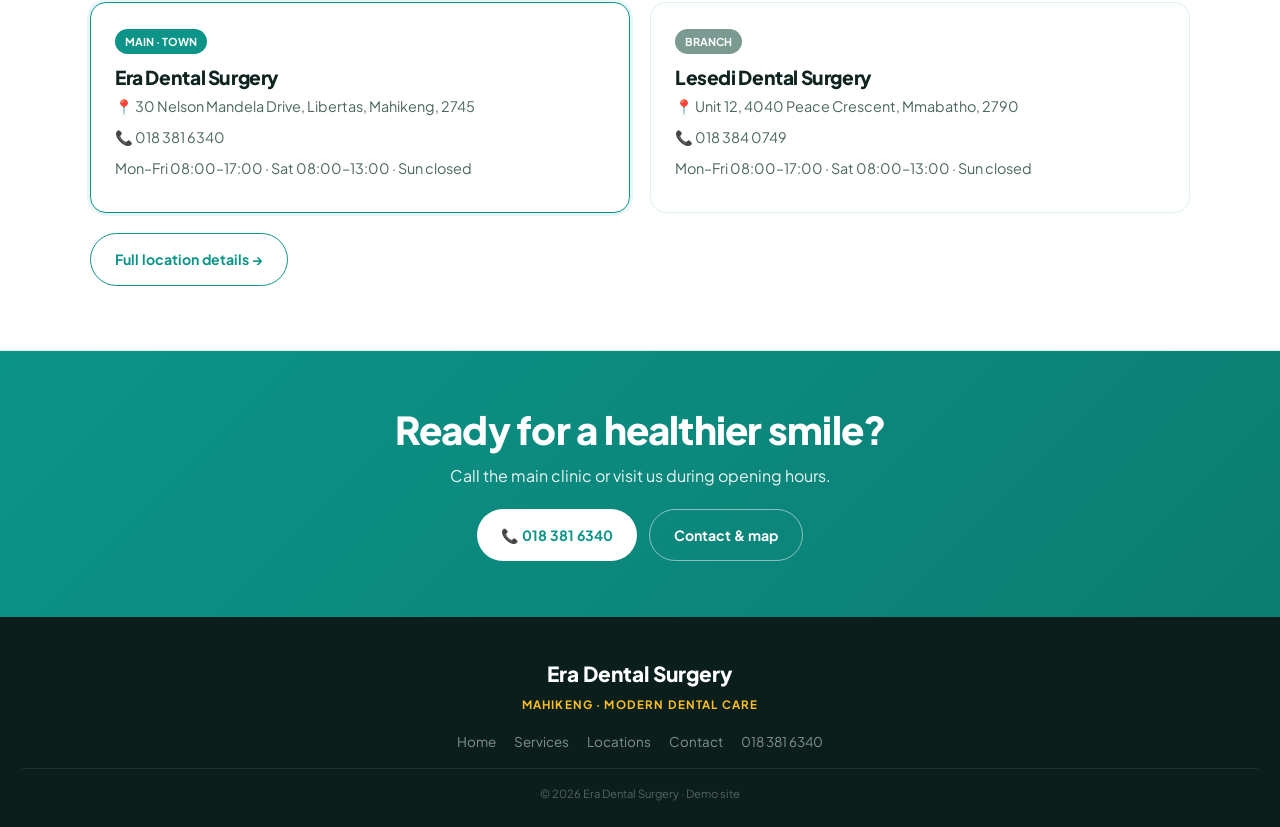
==== commit 8f174623: "Add files via upload" ====
--- a/index.html
+++ b/index.html
@@ -3,1103 +3,240 @@
 <head>
   <meta charset="UTF-8">
   <meta name="viewport" content="width=device-width, initial-scale=1.0">
-  <title>Lesedi Dental | Mmabatho, Mahikeng</title>
+  <title>Era Dental Surgery | Mahikeng</title>
+  <meta name="description" content="Era Dental Surgery — modern dental care in Mahikeng. Check-ups, cleaning, fillings, crowns, dentures and more. 30 Nelson Mandela Drive.">
   <link href="https://fonts.googleapis.com/css2?family=Plus+Jakarta+Sans:wght@400;500;600;700;800&display=swap" rel="stylesheet">
   <style>
-    * { box-sizing: border-box; margin: 0; padding: 0; }
-    :root {
-      --bg: #faf4f9;
-      --card: #ffffff;
-      --ink: #1a0f1a;
-      --ink-soft: #5c3d5a;
-      --ink-muted: #8f6b8c;
-      --border: #efdceb;
-      --border-strong: #dcb8d6;
-      --green: #8e4a8c;        /* now purple – primary */
-      --green-dim: #6e386c;
-      --green-soft: #f5eaf5;
-      --green-pale: #f9f0f8;
-      --lime: #c47bc2;        /* lighter purple accent */
-      --purple: #1f7a3f;     /* now green – used for stars/accents */
-      --purple-soft: #e6f5eb;
-      --white: #ffffff;
-    }
-    html { scroll-behavior: smooth; }
-    body {
-      font-family: 'Plus Jakarta Sans', system-ui, -apple-system, sans-serif;
-      background: var(--bg);
-      color: var(--ink);
-      line-height: 1.6;
-      -webkit-font-smoothing: antialiased;
-    }
-    h1, h2, h3, h4 {
-      font-family: 'Plus Jakarta Sans', sans-serif;
-      font-weight: 800;
-      line-height: 1.2;
-      letter-spacing: -0.02em;
-    }
-    a { color: inherit; text-decoration: none; }
-    img { max-width: 100%; display: block; }
-    /* ===== NAV ===== */
-    nav {
-      position: fixed;
-      top: 0; left: 0; right: 0;
-      z-index: 100;
-      background: rgba(255, 255, 255, 0.96);
-      backdrop-filter: blur(14px);
-      border-bottom: 1px solid var(--border);
-    }
-    nav .inner {
-      max-width: 1200px;
-      margin: 0 auto;
-      padding: 12px 24px;
-      display: flex;
-      align-items: center;
-      justify-content: space-between;
-      gap: 16px;
-    }
-    .nav-logo {
-      display: flex;
-      align-items: center;
-      gap: 12px;
-    }
-    .logo-img {
-      width: 52px;
-      height: 52px;
-      object-fit: contain;
-      flex-shrink: 0;
-      border-radius: 12px;
-      background: #f4f4f4; /* blends with logo background */
-      padding: 2px;
-    }
-    .logo-text {
-      line-height: 1.15;
-    }
-    .logo-text strong {
-      font-size: 1.05rem;
-      color: var(--ink);
-      display: block;
-      font-weight: 800;
-      letter-spacing: -0.02em;
-    }
-    .logo-text small {
-      font-size: 0.65rem;
-      color: var(--green);
-      letter-spacing: 0.15em;
-      text-transform: uppercase;
-      font-weight: 700;
-    }
-    .nav-links {
-      display: flex;
-      gap: 28px;
-      align-items: center;
-    }
-    .nav-links a {
-      font-size: 0.85rem;
-      font-weight: 600;
-      color: var(--ink-soft);
-      transition: color 0.2s;
-    }
-    .nav-links a:hover { color: var(--green); }
-    .nav-cta {
-      background: var(--green);
-      color: var(--white) !important;
-      padding: 11px 22px;
-      border-radius: 40px;
-      font-weight: 700;
-      font-size: 0.8rem;
-      transition: all 0.2s;
-      box-shadow: 0 4px 14px rgba(142, 74, 140, 0.25);
-    }
-    .nav-cta:hover {
-      background: var(--green-dim);
-      transform: translateY(-1px);
-      box-shadow: 0 8px 20px rgba(142, 74, 140, 0.35);
-    }
-    .menu-toggle {
-      display: none;
-      background: none;
-      border: none;
-      font-size: 1.5rem;
-      color: var(--green);
-      cursor: pointer;
-      padding: 4px;
-    }
-    /* ===== HERO ===== */
-    .hero {
-      padding: 150px 24px 90px;
-      background: linear-gradient(180deg, #f5eaf5 0%, var(--bg) 100%);
-      position: relative;
-      overflow: hidden;
-    }
-    .hero-grid {
-      max-width: 1200px;
-      margin: 0 auto;
-      display: grid;
-      grid-template-columns: 1.15fr 1fr;
-      gap: 60px;
-      align-items: center;
-      position: relative;
-      z-index: 2;
-    }
-    .hero-tag {
-      display: inline-flex;
-      align-items: center;
-      gap: 8px;
-      font-size: 0.72rem;
-      letter-spacing: 0.15em;
-      text-transform: uppercase;
-      color: var(--green);
-      font-weight: 800;
-      background: var(--green-soft);
-      padding: 8px 18px;
-      border-radius: 40px;
-      margin-bottom: 24px;
-    }
-    .hero h1 {
-      font-size: clamp(2.2rem, 5.5vw, 3.6rem);
-      margin-bottom: 20px;
-      letter-spacing: -0.03em;
-      color: var(--ink);
-    }
-    .hero h1 span { color: var(--green); }
-    .hero-sub {
-      font-size: 1.05rem;
-      color: var(--ink-soft);
-      max-width: 540px;
-      margin-bottom: 36px;
-      line-height: 1.7;
-    }
-    .hero-actions {
-      display: flex;
-      gap: 12px;
-      flex-wrap: wrap;
-      margin-bottom: 44px;
-    }
-    .btn {
-      display: inline-flex;
-      align-items: center;
-      gap: 10px;
-      padding: 15px 28px;
-      border-radius: 50px;
-      font-weight: 700;
-      font-size: 0.88rem;
-      transition: all 0.2s;
-      cursor: pointer;
-      border: none;
-      letter-spacing: 0.02em;
-    }
-    .btn-primary {
-      background: var(--green);
-      color: var(--white);
-      box-shadow: 0 6px 18px rgba(142, 74, 140, 0.3);
-    }
-    .btn-primary:hover {
-      background: var(--green-dim);
-      transform: translateY(-2px);
-      box-shadow: 0 10px 24px rgba(142, 74, 140, 0.4);
-    }
-    .btn-outline {
-      background: transparent;
-      color: var(--green);
-      border: 1.5px solid var(--green);
-    }
-    .btn-outline:hover {
-      background: var(--green);
-      color: var(--white);
-    }
-    .hero-trust {
-      display: flex;
-      gap: 32px;
-      flex-wrap: wrap;
-      padding-top: 32px;
-      border-top: 1px solid var(--border);
-    }
-    .hero-trust-item {
-      display: flex;
-      align-items: center;
-      gap: 10px;
-      font-size: 0.82rem;
-      color: var(--ink-soft);
-    }
-    .hero-trust-item strong {
-      color: var(--ink);
-      font-weight: 800;
-    }
-    .hero-trust-icon { color: var(--green); font-size: 1.1rem; }
-    .hero-stars { color: var(--purple); letter-spacing: 2px; }
-    /* Hero Visual */
-    .hero-visual {
-      display: flex;
-      flex-direction: column;
-      gap: 14px;
-    }
-    .info-card {
-      background: var(--card);
-      border: 1px solid var(--border);
-      border-radius: 16px;
-      padding: 22px 24px;
-      display: flex;
-      align-items: center;
-      gap: 16px;
-      box-shadow: 0 8px 24px rgba(142, 74, 140, 0.06);
-      transition: transform 0.25s;
-    }
-    .info-card:hover { transform: translateX(-6px); }
-    .info-icon {
-      width: 48px;
-      height: 48px;
-      border-radius: 12px;
-      background: var(--green-soft);
-      color: var(--green);
-      display: flex;
-      align-items: center;
-      justify-content: center;
-      font-size: 1.3rem;
-      flex-shrink: 0;
-    }
-    .info-text h4 {
-      font-size: 0.95rem;
-      margin-bottom: 2px;
-      color: var(--ink);
-    }
-    .info-text p {
-      font-size: 0.78rem;
-      color: var(--ink-muted);
-    }
-    /* ===== INFO STRIP ===== */
-    .info-strip {
-      background: var(--white);
-      padding: 22px 24px;
-      border-top: 1px solid var(--border);
-      border-bottom: 1px solid var(--border);
-    }
-    .info-strip-inner {
-      max-width: 1200px;
-      margin: 0 auto;
-      display: flex;
-      justify-content: space-between;
-      gap: 20px;
-      flex-wrap: wrap;
-      align-items: center;
-    }
-    .info-strip-item {
-      display: flex;
-      align-items: center;
-      gap: 10px;
-      font-size: 0.85rem;
-      color: var(--ink-soft);
-    }
-    .info-strip-item strong { color: var(--ink); font-weight: 700; }
-    .info-strip-icon { color: var(--green); }
-    /* ===== SECTIONS ===== */
-    section { padding: 100px 24px; }
-    .container { max-width: 1200px; margin: 0 auto; }
-    .section-head {
-      max-width: 720px;
-      margin-bottom: 64px;
-    }
-    .section-label {
-      font-size: 0.72rem;
-      letter-spacing: 0.2em;
-      text-transform: uppercase;
-      color: var(--green);
-      margin-bottom: 14px;
-      font-weight: 800;
-      display: inline-flex;
-      align-items: center;
-      gap: 10px;
-    }
-    .section-label::before {
-      content: "";
-      width: 24px;
-      height: 3px;
-      background: var(--lime);
-      border-radius: 2px;
-    }
-    .section-title {
-      font-size: clamp(1.8rem, 4.5vw, 2.6rem);
-      margin-bottom: 16px;
-      color: var(--ink);
-    }
-    .section-title span { color: var(--green); }
-    .section-intro {
-      color: var(--ink-soft);
-      font-size: 1rem;
-      line-height: 1.7;
-      max-width: 640px;
-    }
-    /* ===== ABOUT ===== */
-    #about { background: var(--white); }
-    .about-grid {
-      display: grid;
-      grid-template-columns: 1fr 1fr;
-      gap: 60px;
-      align-items: center;
-    }
-    .about-visual {
-      aspect-ratio: 4 / 5;
-      border-radius: 20px;
-      background: #f4f4f4; /* matches logo's light paper background */
-      border: 1px solid var(--border);
-      display: flex;
-      align-items: center;
-      justify-content: center;
-      position: relative;
-      overflow: hidden;
-      box-shadow: 20px 20px 0 var(--green-soft);
-    }
-    .about-visual img {
-      width: 78%;
-      height: auto;
-      object-fit: contain;
-      /* no heavy filter so the logo blends cleanly with its natural bg */
-    }
-    .about-text p {
-      color: var(--ink-soft);
-      margin-bottom: 18px;
-      font-size: 0.98rem;
-      line-height: 1.8;
-    }
-    .about-stats {
-      display: grid;
-      grid-template-columns: 1fr 1fr;
-      gap: 24px;
-      margin-top: 32px;
-      padding-top: 32px;
-      border-top: 1px solid var(--border);
-    }
-    .about-stat strong {
-      display: block;
-      font-family: 'Plus Jakarta Sans', sans-serif;
-      font-size: 1.8rem;
-      color: var(--green);
-      font-weight: 800;
-      line-height: 1;
-      margin-bottom: 6px;
-    }
-    .about-stat span {
-      font-size: 0.72rem;
-      color: var(--ink-muted);
-      letter-spacing: 0.08em;
-      text-transform: uppercase;
-      font-weight: 600;
-    }
-    /* ===== SERVICES ===== */
-    #services { background: var(--bg); }
-    .services-grid {
-      display: grid;
-      grid-template-columns: repeat(auto-fill, minmax(260px, 1fr));
-      gap: 20px;
-    }
-    .service-card {
-      background: var(--card);
-      border-radius: 16px;
-      padding: 32px 28px;
-      border: 1px solid var(--border);
-      transition: all 0.25s;
-      position: relative;
-      overflow: hidden;
-    }
-    .service-card::before {
-      content: "";
-      position: absolute;
-      top: 0; left: 0;
-      width: 100%;
-      height: 4px;
-      background: linear-gradient(90deg, var(--green), var(--lime));
-      transform: scaleX(0);
-      transform-origin: left;
-      transition: transform 0.3s;
-    }
-    .service-card:hover {
-      transform: translateY(-4px);
-      box-shadow: 0 14px 30px rgba(142, 74, 140, 0.08);
-      border-color: var(--border-strong);
-    }
-    .service-card:hover::before { transform: scaleX(1); }
-    .service-icon {
-      width: 52px;
-      height: 52px;
-      border-radius: 12px;
-      background: var(--green-soft);
-      display: flex;
-      align-items: center;
-      justify-content: center;
-      font-size: 1.5rem;
-      margin-bottom: 18px;
-    }
-    .service-card h3 {
-      font-size: 1.05rem;
-      margin-bottom: 10px;
-      color: var(--ink);
-    }
-    .service-card p {
-      font-size: 0.88rem;
-      color: var(--ink-soft);
-      line-height: 1.6;
-    }
-    /* ===== WHY US ===== */
-    #why { background: var(--ink); color: var(--white); }
-    #why .section-label { color: var(--lime); }
-    #why .section-label::before { background: var(--lime); }
-    #why .section-title { color: var(--white); }
-    #why .section-title span { color: var(--lime); }
-    #why .section-intro { color: rgba(255,255,255,0.7); }
-    .why-grid {
-      display: grid;
-      grid-template-columns: repeat(auto-fit, minmax(240px, 1fr));
-      gap: 28px;
-    }
-    .why-item {
-      padding: 32px 28px;
-      background: rgba(255,255,255,0.04);
-      border: 1px solid rgba(255,255,255,0.1);
-      border-radius: 16px;
-      transition: all 0.25s;
-    }
-    .why-item:hover {
-      background: rgba(255,255,255,0.07);
-      border-color: rgba(196, 123, 194, 0.45);
-      transform: translateY(-4px);
-    }
-    .why-num {
-      font-family: 'Plus Jakarta Sans', sans-serif;
-      font-size: 2rem;
-      font-weight: 800;
-      color: var(--lime);
-      margin-bottom: 16px;
-      line-height: 1;
-    }
-    .why-item h3 {
-      font-size: 1.05rem;
-      color: var(--white);
-      margin-bottom: 10px;
-    }
-    .why-item p {
-      font-size: 0.88rem;
-      color: rgba(255,255,255,0.7);
-      line-height: 1.65;
-    }
-    /* ===== REVIEWS ===== */
-    #reviews { background: var(--white); }
-    .reviews-top {
-      display: flex;
-      align-items: center;
-      gap: 40px;
-      flex-wrap: wrap;
-      padding: 40px;
-      background: var(--bg);
-      border-radius: 20px;
-      border: 1px solid var(--border);
-      margin-bottom: 48px;
-    }
-    .reviews-score {
-      display: flex;
-      align-items: center;
-      gap: 22px;
-    }
-    .reviews-score-num {
-      font-family: 'Plus Jakarta Sans', sans-serif;
-      font-size: 3.5rem;
-      font-weight: 800;
-      color: var(--green);
-      line-height: 1;
-      letter-spacing: -0.03em;
-    }
-    .reviews-score-meta {
-      font-size: 0.85rem;
-      color: var(--ink-soft);
-      line-height: 1.6;
-    }
-    .reviews-score-stars {
-      color: var(--purple);
-      font-size: 1.1rem;
-      letter-spacing: 3px;
-      display: block;
-      margin-bottom: 6px;
-    }
-    .reviews-divider {
-      width: 1px;
-      height: 70px;
-      background: var(--border-strong);
-    }
-    .reviews-summary {
-      font-size: 0.95rem;
-      color: var(--ink-soft);
-      max-width: 480px;
-      line-height: 1.7;
-    }
-    .reviews-placeholder {
-      text-align: center;
-      padding: 48px 24px;
-      background: var(--green-pale);
-      border: 1px dashed var(--border-strong);
-      border-radius: 16px;
-      color: var(--ink-soft);
-      font-size: 0.95rem;
-      line-height: 1.7;
-    }
-    .reviews-placeholder strong {
-      display: block;
-      font-size: 1.05rem;
-      color: var(--ink);
-      margin-bottom: 8px;
-      font-weight: 800;
-    }
-    /* ===== CONTACT ===== */
-    #contact { background: var(--bg); }
-    .contact-grid {
-      display: grid;
-      grid-template-columns: 1fr 1fr;
-      gap: 60px;
-      align-items: start;
-    }
-    .contact-block { margin-bottom: 32px; }
-    .contact-block h4 {
-      font-size: 1.05rem;
-      margin-bottom: 10px;
-      color: var(--ink);
-      display: flex;
-      align-items: center;
-      gap: 10px;
-    }
-    .contact-block h4 span { color: var(--green); font-size: 1.1rem; }
-    .contact-block p, .contact-block a {
-      color: var(--ink-soft);
-      font-size: 0.95rem;
-      line-height: 1.7;
-    }
-    .contact-block a { font-weight: 600; }
-    .contact-block a:hover { color: var(--green); }
-    .hours-list {
-      list-style: none;
-      margin-top: 10px;
-      background: var(--white);
-      border-radius: 12px;
-      padding: 8px 18px;
-      border: 1px solid var(--border);
-    }
-    .hours-list li {
-      display: flex;
-      justify-content: space-between;
-      padding: 10px 0;
-      border-bottom: 1px dashed var(--border);
-      font-size: 0.9rem;
-      color: var(--ink-soft);
-    }
-    .hours-list li:last-child { border: none; }
-    .hours-list li strong { color: var(--ink); font-weight: 700; }
-    .contact-actions {
-      display: flex;
-      gap: 12px;
-      flex-wrap: wrap;
-      margin-top: 28px;
-    }
-    .contact-actions .btn { padding: 14px 26px; font-size: 0.85rem; }
-    .map-embed {
-      width: 100%;
-      aspect-ratio: 4 / 3;
-      border-radius: 20px;
-      overflow: hidden;
-      border: 1px solid var(--border);
-      background: var(--green-soft);
-    }
-    .map-embed iframe { width: 100%; height: 100%; border: 0; }
-    /* ===== CTA FINAL ===== */
-    .cta-final {
-      background: linear-gradient(135deg, var(--green) 0%, var(--green-dim) 100%);
-      color: var(--white);
-      text-align: center;
-      padding: 100px 24px;
-      position: relative;
-      overflow: hidden;
-    }
-    .cta-final::before {
-      content: "";
-      position: absolute;
-      top: -50%; left: 50%;
-      transform: translateX(-50%);
-      width: 900px; height: 900px;
-      background: radial-gradient(circle, rgba(196, 123, 194, 0.25), transparent 60%);
-      pointer-events: none;
-    }
-    .cta-final-inner {
-      position: relative;
-      z-index: 2;
-      max-width: 720px;
-      margin: 0 auto;
-    }
-    .cta-final h2 {
-      font-size: clamp(1.9rem, 5vw, 3rem);
-      margin-bottom: 18px;
-      color: var(--white);
-    }
-    .cta-final p {
-      color: rgba(255,255,255,0.9);
-      margin-bottom: 36px;
-      font-size: 1.05rem;
-      line-height: 1.7;
-    }
-    .cta-final-actions {
-      display: flex;
-      gap: 12px;
-      justify-content: center;
-      flex-wrap: wrap;
-    }
-    .btn-white {
-      background: var(--white);
-      color: var(--green);
-      box-shadow: 0 6px 24px rgba(0,0,0,0.15);
-    }
-    .btn-white:hover {
-      background: #fff;
-      transform: translateY(-3px);
-      box-shadow: 0 12px 30px rgba(0,0,0,0.25);
-    }
-    .btn-dark-outline {
-      background: transparent;
-      color: var(--white);
-      border: 1.5px solid rgba(255,255,255,0.4);
-    }
-    .btn-dark-outline:hover {
-      background: rgba(255,255,255,0.1);
-      border-color: rgba(255,255,255,0.8);
-    }
-    /* ===== FOOTER ===== */
-    footer {
-      background: #1a0f1a;
-      color: rgba(255,255,255,0.6);
-      padding: 60px 24px 30px;
-      text-align: center;
-    }
-    .footer-logo-wrap {
-      display: flex;
-      align-items: center;
-      justify-content: center;
-      gap: 14px;
-      margin-bottom: 8px;
-    }
-    .footer-logo-img {
-      width: 48px;
-      height: 48px;
-      object-fit: contain;
-      border-radius: 10px;
-      background: #f4f4f4; /* blends with logo background */
-      padding: 2px;
-    }
-    .footer-logo {
-      font-family: 'Plus Jakarta Sans', sans-serif;
-      font-size: 1.3rem;
-      font-weight: 800;
-      color: var(--white);
-      letter-spacing: -0.02em;
-    }
-    .footer-tag {
-      font-size: 0.7rem;
-      letter-spacing: 0.2em;
-      text-transform: uppercase;
-      color: var(--lime);
-      margin-bottom: 24px;
-      font-weight: 700;
-    }
-    .footer-links {
-      display: flex;
-      gap: 26px;
-      justify-content: center;
-      flex-wrap: wrap;
-      margin-bottom: 30px;
-    }
-    .footer-links a {
-      font-size: 0.82rem;
-      color: rgba(255,255,255,0.6);
-      transition: color 0.2s;
-      font-weight: 500;
-    }
-    .footer-links a:hover { color: var(--lime); }
-    .footer-copy {
-      font-size: 0.72rem;
-      color: rgba(255,255,255,0.3);
-      padding-top: 24px;
-      border-top: 1px solid rgba(255,255,255,0.08);
-    }
-    .whatsapp-float {
-      position: fixed;
-      bottom: 22px;
-      right: 22px;
-      z-index: 90;
-      background: var(--green);
-      color: var(--white);
-      width: 58px;
-      height: 58px;
-      border-radius: 50%;
-      display: flex;
-      align-items: center;
-      justify-content: center;
-      font-size: 1.4rem;
-      box-shadow: 0 6px 24px rgba(142, 74, 140, 0.4);
-      transition: transform 0.2s;
-    }
-    .whatsapp-float:hover { transform: scale(1.08); }
-    /* ===== RESPONSIVE ===== */
-    @media (max-width: 900px) {
-      .hero-grid { grid-template-columns: 1fr; gap: 40px; }
-      .hero { padding: 130px 20px 60px; }
-      .contact-grid { grid-template-columns: 1fr; gap: 40px; }
-      .about-grid { grid-template-columns: 1fr; gap: 40px; }
-      .about-visual { aspect-ratio: 4 / 3; box-shadow: 12px 12px 0 var(--green-soft); }
-      .nav-links {
-        display: none;
-        position: absolute;
-        top: 100%; left: 0; right: 0;
-        flex-direction: column;
-        background: var(--white);
-        padding: 22px;
-        gap: 18px;
-        border-bottom: 1px solid var(--border);
-        align-items: flex-start;
-        box-shadow: 0 10px 30px rgba(0,0,0,0.05);
-      }
-      .nav-links.open { display: flex; }
-      .menu-toggle { display: block; }
-      section { padding: 60px 20px; }
-      .hero-trust { gap: 20px; font-size: 0.78rem; }
-      .reviews-top { padding: 28px; flex-direction: column; align-items: flex-start; gap: 24px; }
-      .reviews-divider { display: none; }
-      .info-strip-inner { flex-direction: column; align-items: flex-start; gap: 12px; }
-    }
-    @media (max-width: 480px) {
-      .hero h1 { font-size: 2.1rem; }
-      .section-title { font-size: 1.7rem; }
-      .about-stats { grid-template-columns: 1fr; }
-      .logo-img { width: 44px; height: 44px; }
-    }
-  </style>
+*{box-sizing:border-box;margin:0;padding:0}
+:root{
+  --bg:#f4fbf9;--card:#fff;--ink:#0f2420;--ink-soft:#4a6660;--ink-muted:#7a9a92;
+  --border:#e0f0ec;--border-strong:#c2e0d8;
+  --teal:#0d9488;--teal-dim:#0b7d72;--teal-soft:#e6f7f5;--teal-pale:#f0faf8;
+  --gold:#fbbf24;--white:#fff;
+}
+html{scroll-behavior:smooth}
+body{font-family:'Plus Jakarta Sans',system-ui,sans-serif;background:var(--bg);color:var(--ink);line-height:1.6;-webkit-font-smoothing:antialiased}
+h1,h2,h3,h4{font-family:'Plus Jakarta Sans',sans-serif;font-weight:800;line-height:1.2;letter-spacing:-0.02em}
+a{color:inherit;text-decoration:none}img{max-width:100%;display:block}
+nav{position:fixed;top:0;left:0;right:0;z-index:100;background:rgba(255,255,255,.96);backdrop-filter:blur(14px);border-bottom:1px solid var(--border)}
+nav .inner{max-width:1100px;margin:0 auto;padding:14px 22px;display:flex;align-items:center;justify-content:space-between;gap:16px}
+.nav-logo{display:flex;align-items:center;gap:10px;font-weight:800;font-size:1.15rem;color:var(--teal)}
+.nav-logo span{width:40px;height:40px;border-radius:12px;background:linear-gradient(135deg,var(--teal),var(--teal-dim));color:#fff;display:flex;align-items:center;justify-content:center;font-size:1.1rem}
+.nav-links{display:flex;gap:8px;align-items:center;flex-wrap:wrap}
+.nav-links a{font-size:.86rem;font-weight:600;color:var(--ink-soft);padding:8px 12px;border-radius:8px}
+.nav-links a:hover,.nav-links a.active{color:var(--teal);background:var(--teal-soft)}
+.nav-cta{background:var(--teal)!important;color:#fff!important;padding:10px 18px!important;border-radius:40px!important}
+.nav-cta:hover{background:var(--teal-dim)!important}
+.menu-toggle{display:none;background:none;border:none;font-size:1.5rem;color:var(--teal);cursor:pointer}
+.hero{padding:120px 22px 64px;background:linear-gradient(160deg,var(--teal-pale) 0%,var(--bg) 55%,#fff 100%)}
+.hero-grid{max-width:1100px;margin:0 auto;display:grid;grid-template-columns:1.15fr .85fr;gap:40px;align-items:center}
+.hero-badge{display:inline-flex;align-items:center;gap:8px;background:var(--teal-soft);border:1px solid var(--border-strong);padding:7px 14px;border-radius:40px;margin-bottom:16px;font-size:.78rem;font-weight:700;color:var(--teal)}
+.hero h1{font-size:clamp(2.4rem,6vw,3.4rem);margin-bottom:14px}
+.hero h1 span{color:var(--teal)}
+.hero-sub{font-size:1.05rem;color:var(--ink-soft);max-width:480px;margin-bottom:24px}
+.hero-actions{display:flex;gap:12px;flex-wrap:wrap;margin-bottom:24px}
+.btn{display:inline-flex;align-items:center;gap:8px;padding:14px 24px;border-radius:50px;font-weight:700;font-size:.88rem;transition:.2s;border:none;cursor:pointer}
+.btn-primary{background:var(--teal);color:#fff;box-shadow:0 8px 24px rgba(13,148,136,.28)}
+.btn-primary:hover{background:var(--teal-dim);transform:translateY(-2px)}
+.btn-outline{background:transparent;color:var(--teal);border:1.5px solid var(--teal)}
+.btn-outline:hover{background:var(--teal);color:#fff}
+.hero-meta{display:flex;gap:20px;flex-wrap:wrap;padding-top:18px;border-top:1px solid var(--border);font-size:.84rem;color:var(--ink-soft)}
+.hero-meta strong{color:var(--ink);display:block;font-size:.72rem;text-transform:uppercase;letter-spacing:.05em;margin-bottom:2px}
+.hero-card{background:var(--card);border:1px solid var(--border);border-radius:20px;padding:28px;box-shadow:0 16px 40px rgba(15,36,32,.06)}
+.hero-card h3{font-size:1.2rem;margin-bottom:12px;color:var(--teal)}
+.hero-card ul{list-style:none;font-size:.9rem;color:var(--ink-soft)}
+.hero-card li{padding:8px 0;border-bottom:1px solid var(--border);display:flex;align-items:center;gap:10px}
+.hero-card li:last-child{border-bottom:none}
+section{padding:64px 22px}
+.container{max-width:1100px;margin:0 auto}
+.section-label{font-size:.72rem;letter-spacing:.16em;text-transform:uppercase;color:var(--teal);font-weight:800;margin-bottom:8px}
+.section-title{font-size:clamp(1.9rem,4vw,2.5rem);margin-bottom:12px}
+.section-intro{color:var(--ink-soft);max-width:560px;margin-bottom:28px}
+.cards{display:grid;grid-template-columns:repeat(3,1fr);gap:18px}
+.card{background:var(--card);border:1px solid var(--border);border-radius:16px;padding:24px;transition:.25s}
+.card:hover{border-color:var(--teal);transform:translateY(-3px);box-shadow:0 12px 28px rgba(13,148,136,.1)}
+.card .icon{font-size:1.6rem;margin-bottom:12px}
+.card h3{font-size:1.1rem;margin-bottom:8px}
+.card p{font-size:.88rem;color:var(--ink-soft)}
+.loc-grid{display:grid;grid-template-columns:1fr 1fr;gap:20px}
+.loc-card{background:var(--card);border:1px solid var(--border);border-radius:16px;padding:24px}
+.loc-card.featured{border-color:var(--teal);box-shadow:0 0 0 3px var(--teal-soft)}
+.loc-card h3{font-size:1.2rem;margin-bottom:6px}
+.loc-card .tag{display:inline-block;background:var(--teal);color:#fff;font-size:.68rem;font-weight:700;padding:4px 10px;border-radius:20px;margin-bottom:12px}
+.loc-card p{font-size:.9rem;color:var(--ink-soft);margin-bottom:8px}
+.hours-table{width:100%;border-collapse:collapse;font-size:.88rem;margin-top:12px}
+.hours-table td{padding:8px 0;border-bottom:1px solid var(--border);color:var(--ink-soft)}
+.hours-table td:last-child{text-align:right;font-weight:600;color:var(--ink)}
+.cta-band{background:linear-gradient(135deg,var(--teal) 0%,var(--teal-dim) 100%);color:#fff;text-align:center;padding:56px 22px}
+.cta-band h2{font-size:clamp(1.8rem,4vw,2.4rem);margin-bottom:10px}
+.cta-band p{opacity:.92;margin-bottom:20px}
+.cta-actions{display:flex;gap:12px;justify-content:center;flex-wrap:wrap}
+.btn-white{background:#fff;color:var(--teal)}
+.btn-ghost{background:transparent;color:#fff;border:1.5px solid rgba(255,255,255,.5)}
+footer{background:#0a1f1c;color:rgba(255,255,255,.5);padding:40px 22px 24px;text-align:center}
+.footer-logo{font-size:1.3rem;font-weight:800;color:#fff;margin-bottom:6px}
+.footer-tag{font-size:.72rem;letter-spacing:.1em;text-transform:uppercase;color:var(--gold);margin-bottom:16px;font-weight:700}
+.footer-links{display:flex;gap:18px;justify-content:center;flex-wrap:wrap;margin-bottom:16px}
+.footer-links a{font-size:.84rem;color:rgba(255,255,255,.5)}
+.footer-links a:hover{color:#fff}
+.footer-copy{font-size:.7rem;color:rgba(255,255,255,.3);padding-top:16px;border-top:1px solid rgba(255,255,255,.08)}
+.float-call{position:fixed;bottom:20px;right:20px;z-index:90;background:var(--teal);color:#fff;width:56px;height:56px;border-radius:50%;display:flex;align-items:center;justify-content:center;font-size:1.4rem;box-shadow:0 6px 22px rgba(13,148,136,.4)}
+.page-hero{padding:110px 22px 40px;background:var(--teal-pale);border-bottom:1px solid var(--border)}
+.page-hero .container{max-width:1100px;margin:0 auto}
+.page-hero h1{font-size:clamp(2rem,4vw,2.6rem);margin-bottom:8px}
+.page-hero p{color:var(--ink-soft);max-width:520px}
+.service-list{display:grid;grid-template-columns:1fr 1fr;gap:14px}
+.service-item{background:var(--card);border:1px solid var(--border);border-radius:12px;padding:18px 20px;display:flex;gap:14px;align-items:flex-start}
+.service-item strong{display:block;margin-bottom:4px}
+.service-item span{font-size:.86rem;color:var(--ink-soft)}
+.contact-grid{display:grid;grid-template-columns:1fr 1fr;gap:28px}
+.contact-box{background:var(--card);border:1px solid var(--border);border-radius:16px;padding:24px}
+.contact-box h3{font-size:1.1rem;margin-bottom:12px;color:var(--teal)}
+.contact-box p,.contact-box a{font-size:.94rem;color:var(--ink-soft)}
+.contact-box a:hover{color:var(--teal)}
+.map-box{border-radius:16px;overflow:hidden;border:1px solid var(--border);aspect-ratio:4/3;background:var(--card)}
+.map-box iframe{width:100%;height:100%;border:0}
+.demo-banner{background:var(--gold);color:#1a1612;text-align:center;padding:8px 16px;font-size:.78rem;font-weight:700}
+@media(max-width:860px){
+  .hero-grid,.loc-grid,.cards,.service-list,.contact-grid{grid-template-columns:1fr}
+  .hero{padding:100px 18px 48px}
+  .nav-links{display:none;position:absolute;top:100%;left:0;right:0;flex-direction:column;background:#fff;padding:16px;gap:8px;border-bottom:1px solid var(--border);align-items:flex-start}
+  .nav-links.open{display:flex}
+  .menu-toggle{display:block}
+  section{padding:48px 18px}
+}
+</style>
 </head>
 <body>
-  <!-- ===== NAV ===== -->
+  <div class="demo-banner">DEMO · Era Dental Surgery (main town location) + Lesedi Mmabatho branch</div>
   <nav>
     <div class="inner">
-      <a href="#top" class="nav-logo">
-        <img src="[data-uri]" alt="Lesedi Dental logo" class="logo-img">
-        <div class="logo-text">
-          <strong>Lesedi Dental</strong>
-          <small>Mmabatho</small>
-        </div>
-      </a>
-      <button class="menu-toggle" onclick="document.querySelector('.nav-links').classList.toggle('open')">☰</button>
+      <a href="index.html" class="nav-logo"><span>E</span> Era Dental</a>
+      <button class="menu-toggle" onclick="document.querySelector('.nav-links').classList.toggle('open')" aria-label="Menu">☰</button>
       <div class="nav-links">
-        <a href="#about" onclick="document.querySelector('.nav-links').classList.remove('open')">About</a>
-        <a href="#services" onclick="document.querySelector('.nav-links').classList.remove('open')">Services</a>
-        <a href="#why" onclick="document.querySelector('.nav-links').classList.remove('open')">Why Us</a>
-        <a href="#reviews" onclick="document.querySelector('.nav-links').classList.remove('open')">Reviews</a>
-        <a href="#contact" onclick="document.querySelector('.nav-links').classList.remove('open')">Visit Us</a>
-        <a href="tel:0183840749" class="nav-cta">Call Now</a>
+        <a href="index.html" class="active">Home</a><a href="services.html" class="">Services</a><a href="locations.html" class="">Locations</a><a href="contact.html" class="">Contact</a>
+        <a href="tel:0183816340" class="nav-cta">📞 018 381 6340</a>
       </div>
     </div>
   </nav>
-  <!-- ===== HERO ===== -->
-  <section class="hero" id="top">
+  <section class="hero">
     <div class="hero-grid">
       <div>
-        <div class="hero-tag">Unit 12, Peace Crescent • Mahikeng</div>
-        <h1>Bright smiles start <span>right here</span>.</h1>
+        <div class="hero-badge">⭐ 3,700+ Google reviews · Mahikeng</div>
+        <h1>Modern dental care in the <span>heart of town</span></h1>
         <p class="hero-sub">
-          Lesedi Dental Surgery provides full dental care in Mmabatho. Walk-ins welcome — from check-ups and cleanings to fillings, extractions, dentures and children's dentistry.
+          Era Dental Surgery provides specialised treatment and oral hygiene in a friendly, professional setting. Walk-ins welcome where capacity allows.
         </p>
         <div class="hero-actions">
-          <a href="tel:0183840749" class="btn btn-primary">📞 Call 018 384 0749</a>
-          <a href="#services" class="btn btn-outline">See Our Services</a>
-        </div>
-        <div class="hero-trust">
-          <div class="hero-trust-item">
-            <span class="hero-trust-icon hero-stars">★★★★☆</span>
-            <span><strong>4.3</strong> on Google (6 reviews)</span>
-          </div>
-          <div class="hero-trust-item">
-            <span class="hero-trust-icon">📍</span>
-            <span><strong>Peace Crescent</strong>, Mmabatho</span>
-          </div>
-          <div class="hero-trust-item">
-            <span class="hero-trust-icon">🦷</span>
-            <span>Modern <strong>dental care</strong></span>
-          </div>
-        </div>
-      </div>
-      <div class="hero-visual">
-        <div class="info-card">
-          <div class="info-icon">🦷</div>
-          <div class="info-text">
-            <h4>General Dentistry</h4>
-            <p>Check-ups, cleanings & fillings</p>
-          </div>
-        </div>
-        <div class="info-card">
-          <div class="info-icon">😁</div>
-          <div class="info-text">
-            <h4>Cosmetic Dentistry</h4>
-            <p>Whitening & smile makeovers</p>
-          </div>
-        </div>
-        <div class="info-card">
-          <div class="info-icon">👨‍👩‍👧</div>
-          <div class="info-text">
-            <h4>Family Friendly</h4>
-            <p>Care for all ages</p>
-          </div>
-        </div>
-      </div>
-    </div>
-  </section>
-  <!-- ===== INFO STRIP ===== -->
-  <div class="info-strip">
-    <div class="info-strip-inner">
-      <div class="info-strip-item">
-        <span class="info-strip-icon">📍</span>
-        <span><strong>Unit 12, 4040 Peace Crescent</strong>, Mmabatho, 2790</span>
-      </div>
-      <div class="info-strip-item">
-        <span class="info-strip-icon">📞</span>
-        <span><strong>018 384 0749</strong> · 060 477 8924</span>
-      </div>
-      <div class="info-strip-item">
-        <span class="info-strip-icon">🕒</span>
-        <span>Mon–Fri 8–5 · Sat 8–1 <strong>(Walk-ins)</strong></span>
-      </div>
-      <div class="info-strip-item">
-        <span class="info-strip-icon">⭐</span>
-        <span><strong>4.3 ★</strong> · 6 Google reviews</span>
-      </div>
-    </div>
-  </div>
-  <!-- ===== ABOUT ===== -->
-  <section id="about">
+          <a href="tel:0183816340" class="btn btn-primary">📞 Call 018 381 6340</a>
+          <a href="locations.html" class="btn btn-outline">Our locations</a>
+        </div>
+        <div class="hero-meta">
+          <div><strong>Main clinic</strong>30 Nelson Mandela Dr</div>
+          <div><strong>Hours</strong>Mon–Fri 8–5 · Sat 8–1</div>
+          <div><strong>Payments</strong>Medical aid · Cash · EFT</div>
+        </div>
+      </div>
+      <div class="hero-card">
+        <h3>Why patients choose us</h3>
+        <ul>
+          <li>🦷 Full range of general &amp; specialised care</li>
+          <li>👨‍⚕️ Experienced clinical team</li>
+          <li>📍 Central town location (Libertas)</li>
+          <li>💳 Medical aid accepted</li>
+          <li>🕐 Open 6 days a week</li>
+          <li>⭐ Thousands of Google reviews</li>
+        </ul>
+      </div>
+    </div>
+  </section>
+
+  <section>
     <div class="container">
-      <div class="about-grid">
-        <div class="about-visual">
-          <img src="[data-uri]" alt="Lesedi Dental – smiling tooth logo">
-        </div>
-        <div class="about-text">
-          <div class="section-label">About The Practice</div>
-          <h2 class="section-title">Modern dentistry, <span>close to home</span>.</h2>
-          <p>
-            Lesedi Dental Surgery offers complete dental care in Mmabatho. Walk-ins are welcome and we accept cash, EFT and medical aid. Every treatment is explained clearly so you always know what to expect.
-          </p>
-          <p>
-            Whether you need a routine cleaning, a filling, or you're looking to improve your smile, our team is here to help. Book your appointment today.
-          </p>
-          <div class="about-stats">
-            <div class="about-stat">
-              <strong>4.3★</strong>
-              <span>Google Rating</span>
-            </div>
-            <div class="about-stat">
-              <strong>6</strong>
-              <span>Patient Reviews</span>
-            </div>
-            <div class="about-stat">
-              <strong>Walk-ins</strong>
-              <span>Welcome</span>
-            </div>
-            <div class="about-stat">
-              <strong>Medical Aid</strong>
-              <span>Accepted</span>
-            </div>
-          </div>
-        </div>
-      </div>
-    </div>
-  </section>
-  <!-- ===== SERVICES ===== -->
-  <section id="services">
+      <div class="section-label">Services</div>
+      <h2 class="section-title">Care for every smile</h2>
+      <p class="section-intro">From routine check-ups to restorative treatment — we focus on gentle, reliable dental care.</p>
+      <div class="cards">
+        <div class="card">
+          <div class="icon">🔍</div>
+          <h3>Check-ups &amp; hygiene</h3>
+          <p>Consultations, scaling &amp; polishing, oral hygiene advice.</p>
+        </div>
+        <div class="card">
+          <div class="icon">🦷</div>
+          <h3>Fillings &amp; extractions</h3>
+          <p>Restorative work and careful tooth removal when needed.</p>
+        </div>
+        <div class="card">
+          <div class="icon">👑</div>
+          <h3>Crowns, bridges &amp; dentures</h3>
+          <p>Restore function and confidence with quality prosthetics.</p>
+        </div>
+        <div class="card">
+          <div class="icon">✨</div>
+          <h3>Whitening &amp; cosmetics</h3>
+          <p>Brighter smiles with professional whitening options.</p>
+        </div>
+        <div class="card">
+          <div class="icon">🧒</div>
+          <h3>Children’s dentistry</h3>
+          <p>Gentle care for younger patients and school outreach support.</p>
+        </div>
+        <div class="card">
+          <div class="icon">📋</div>
+          <h3>Root canal &amp; more</h3>
+          <p>Specialised treatments to save teeth and relieve pain.</p>
+        </div>
+      </div>
+      <p style="margin-top:20px"><a href="services.html" class="btn btn-outline">View all services →</a></p>
+    </div>
+  </section>
+
+  <section style="background:var(--card);border-top:1px solid var(--border);border-bottom:1px solid var(--border)">
     <div class="container">
-      <div class="section-head">
-        <span class="section-label">What We Offer</span>
-        <h2 class="section-title">Complete dental care for <span>every smile</span>.</h2>
-        <p class="section-intro">
-          From preventative check-ups to cosmetic treatments — we cover all your dental needs in one modern, comfortable clinic.
-        </p>
-      </div>
-      <div class="services-grid">
-        <div class="service-card">
-          <div class="service-icon">🪥</div>
-          <h3>Check-ups &amp; Consultations</h3>
-          <p>Full examinations and clear advice so you know exactly what’s needed.</p>
-        </div>
-        <div class="service-card">
-          <div class="service-icon">✨</div>
-          <h3>Cleaning &amp; Polishing</h3>
-          <p>Professional scaling and polishing to remove plaque, tartar and stains.</p>
-        </div>
-        <div class="service-card">
-          <div class="service-icon">🦷</div>
-          <h3>Fillings</h3>
-          <p>Tooth-coloured fillings that restore function and look natural.</p>
-        </div>
-        <div class="service-card">
-          <div class="service-icon">🔧</div>
-          <h3>Extractions</h3>
-          <p>Safe and careful removal of problematic or painful teeth.</p>
-        </div>
-        <div class="service-card">
-          <div class="service-icon">👑</div>
-          <h3>Crowns &amp; Bridges</h3>
-          <p>Strong, natural-looking restorations for damaged or missing teeth.</p>
-        </div>
-        <div class="service-card">
-          <div class="service-icon">😁</div>
-          <h3>Dentures</h3>
-          <p>Comfortable, well-fitting dentures to restore your smile and bite.</p>
-        </div>
-        <div class="service-card">
-          <div class="service-icon">👶</div>
-          <h3>Children’s Dentistry</h3>
-          <p>Gentle, patient care designed to keep kids comfortable and calm.</p>
-        </div>
-        <div class="service-card">
-          <div class="service-icon">📸</div>
-          <h3>Dental X-rays</h3>
-          <p>Clear imaging to accurately diagnose and plan treatment.</p>
-        </div>
-      </div>
-    </div>
-  </section>
-  <!-- ===== WHY US ===== -->
-  <section id="why">
-    <div class="container">
-      <div class="section-head">
-        <span class="section-label">Why Choose Lesedi</span>
-        <h2 class="section-title">A dental experience you'll <span>actually enjoy</span>.</h2>
-        <p class="section-intro">
-          We know visiting the dentist isn't always easy. That's why we focus on making every visit calm, clear, and comfortable.
-        </p>
-      </div>
-      <div class="why-grid">
-        <div class="why-item">
-          <div class="why-num">01</div>
-          <h3>Convenient Location</h3>
-          <p>Conveniently located on Peace Crescent in Mmabatho — easy to reach from town and surrounding areas.</p>
-        </div>
-        <div class="why-item">
-          <div class="why-num">02</div>
-          <h3>Modern Techniques</h3>
-          <p>We use current methods and equipment to make treatment faster and more comfortable.</p>
-        </div>
-        <div class="why-item">
-          <div class="why-num">03</div>
-          <h3>All Ages Welcome</h3>
-          <p>From toddlers to grandparents — we treat the whole family.</p>
-        </div>
-        <div class="why-item">
-          <div class="why-num">04</div>
-          <h3>Patient-First Approach</h3>
-          <p>We explain everything clearly and make sure you're comfortable with your treatment plan.</p>
-        </div>
-      </div>
-    </div>
-  </section>
-  <!-- ===== REVIEWS ===== -->
-  <section id="reviews">
-    <div class="container">
-      <div class="section-head">
-        <span class="section-label">Patient Feedback</span>
-        <h2 class="section-title">What our patients <span>say</span>.</h2>
-      </div>
-      <div class="reviews-top">
-        <div class="reviews-score">
-          <div class="reviews-score-num">4.3</div>
-          <div class="reviews-score-meta">
-            <span class="reviews-score-stars">★★★★☆</span>
-            Based on <strong>6 Google reviews</strong>
-          </div>
-        </div>
-        <div class="reviews-divider"></div>
-        <div class="reviews-summary">
-          We're proud to serve the Mmabatho community. Read what our patients have to say — or share your own experience.
-        </div>
-      </div>
-      <div class="reviews-placeholder">
-        <strong>Reviews coming soon</strong>
-        Patient reviews will appear here once collected. In the meantime, you can read our existing reviews on Google.
-      </div>
-    </div>
-  </section>
-  <!-- ===== CONTACT ===== -->
-  <section id="contact">
-    <div class="container">
-      <div class="section-head">
-        <span class="section-label">Visit Us</span>
-        <h2 class="section-title">Book your <span>appointment</span>.</h2>
-        <p class="section-intro">
-          Give us a call to schedule your visit, or walk in and speak to our friendly team.
-        </p>
-      </div>
-      <div class="contact-grid">
-        <div>
-          <div class="contact-block">
-            <h4><span>📍</span> Address</h4>
-            <p>Unit 12, 4040 Peace Crescent Street<br>Mmabatho, 2790</p>
-          </div>
-          <div class="contact-block">
-            <h4><span>📞</span> Phone</h4>
-            <p><a href="tel:0183840749">018 384 0749</a><br>
-               <a href="tel:0183842924">018 384 2924</a><br>
-               <a href="tel:0604778924">060 477 8924</a></p>
-          </div>
-          <div class="contact-block">
-            <h4><span>🕒</span> Opening Hours</h4>
-            <ul class="hours-list">
-              <li><span>Monday – Friday</span> <strong>8:00 AM – 5:00 PM</strong></li>
-              <li><span>Saturday</span> <strong>8:00 AM – 1:00 PM</strong> <em style="font-size:0.8em;color:var(--ink-muted)">(Walk-ins)</em></li>
-              <li><span>Sunday</span> <strong>Closed</strong></li>
-            </ul>
-          </div>
-          <div class="contact-actions">
-            <a href="tel:0183840749" class="btn btn-primary">📞 Call Now</a>
-            <a href="https://www.google.com/maps?q=Lesedi+Dental+Surgery,+4040+Peace+Crescent,+Mmabatho,+2790" class="btn btn-outline" target="_blank">🗺️ Get Directions</a>
-          </div>
-        </div>
-        <div class="map-embed">
-          <iframe
-            src="https://www.google.com/maps?q=Lesedi+Dental+Surgery,+4040+Peace+Crescent,+Mmabatho,+2790&output=embed"
-            loading="lazy"
-            referrerpolicy="no-referrer-when-downgrade">
-          </iframe>
-        </div>
-      </div>
-    </div>
-  </section>
-  <!-- ===== CTA FINAL ===== -->
-  <section class="cta-final">
-    <div class="cta-final-inner">
-      <h2>Ready for a healthier smile?</h2>
-      <p>Call us to book your appointment, or walk in and speak to our friendly team.</p>
-      <div class="cta-final-actions">
-        <a href="tel:0183840749" class="btn btn-white">📞 018 384 0749</a>
-        <a href="https://www.google.com/maps?q=Lesedi+Dental+Surgery,+4040+Peace+Crescent,+Mmabatho,+2790" class="btn btn-dark-outline" target="_blank">🗺️ Directions</a>
-      </div>
-    </div>
-  </section>
-  <!-- ===== FOOTER ===== -->
+      <div class="section-label">Locations</div>
+      <h2 class="section-title">Two places to serve you</h2>
+      <p class="section-intro">Main clinic in town plus our Mmabatho branch (Lesedi Dental Surgery).</p>
+      <div class="loc-grid">
+        <div class="loc-card featured">
+          <span class="tag">MAIN · TOWN</span>
+          <h3>Era Dental Surgery</h3>
+          <p>📍 30 Nelson Mandela Drive, Libertas, Mahikeng, 2745</p>
+          <p>📞 <a href="tel:0183816340">018 381 6340</a></p>
+          <p>Mon–Fri 08:00–17:00 · Sat 08:00–13:00 · Sun closed</p>
+        </div>
+        <div class="loc-card">
+          <span class="tag" style="background:var(--ink-muted)">BRANCH</span>
+          <h3>Lesedi Dental Surgery</h3>
+          <p>📍 Unit 12, 4040 Peace Crescent, Mmabatho, 2790</p>
+          <p>📞 <a href="tel:0183840749">018 384 0749</a></p>
+          <p>Mon–Fri 08:00–17:00 · Sat 08:00–13:00 · Sun closed</p>
+        </div>
+      </div>
+      <p style="margin-top:20px"><a href="locations.html" class="btn btn-outline">Full location details →</a></p>
+    </div>
+  </section>
+
+  <section class="cta-band">
+    <h2>Ready for a healthier smile?</h2>
+    <p>Call the main clinic or visit us during opening hours.</p>
+    <div class="cta-actions">
+      <a href="tel:0183816340" class="btn btn-white">📞 018 381 6340</a>
+      <a href="contact.html" class="btn btn-ghost">Contact &amp; map</a>
+    </div>
+  </section>
   <footer>
-    <div class="footer-logo-wrap">
-      <img src="[data-uri]" alt="Lesedi Dental" class="footer-logo-img">
-      <div class="footer-logo">Lesedi Dental</div>
-    </div>
-    <div class="footer-tag">Unit 12, Peace Crescent • Mahikeng</div>
+    <div class="footer-logo">Era Dental Surgery</div>
+    <div class="footer-tag">Mahikeng · Modern dental care</div>
     <div class="footer-links">
-      <a href="#about">About</a>
-      <a href="#services">Services</a>
-      <a href="#reviews">Reviews</a>
-      <a href="#contact">Visit Us</a>
-      <a href="tel:0183840749">018 384 0749</a>
-    </div>
-    <div class="footer-copy">
-      © 2026 Lesedi Dental. All rights reserved.
-    </div>
+      <a href="index.html">Home</a>
+      <a href="services.html">Services</a>
+      <a href="locations.html">Locations</a>
+      <a href="contact.html">Contact</a>
+      <a href="tel:0183816340">018 381 6340</a>
+    </div>
+    <div class="footer-copy">© 2026 Era Dental Surgery · Demo site</div>
   </footer>
-  <a href="tel:0183840749" class="whatsapp-float" aria-label="Call">
-    📞
-  </a>
+  <a href="tel:0183816340" class="float-call" aria-label="Call">📞</a>
 </body>
 </html>
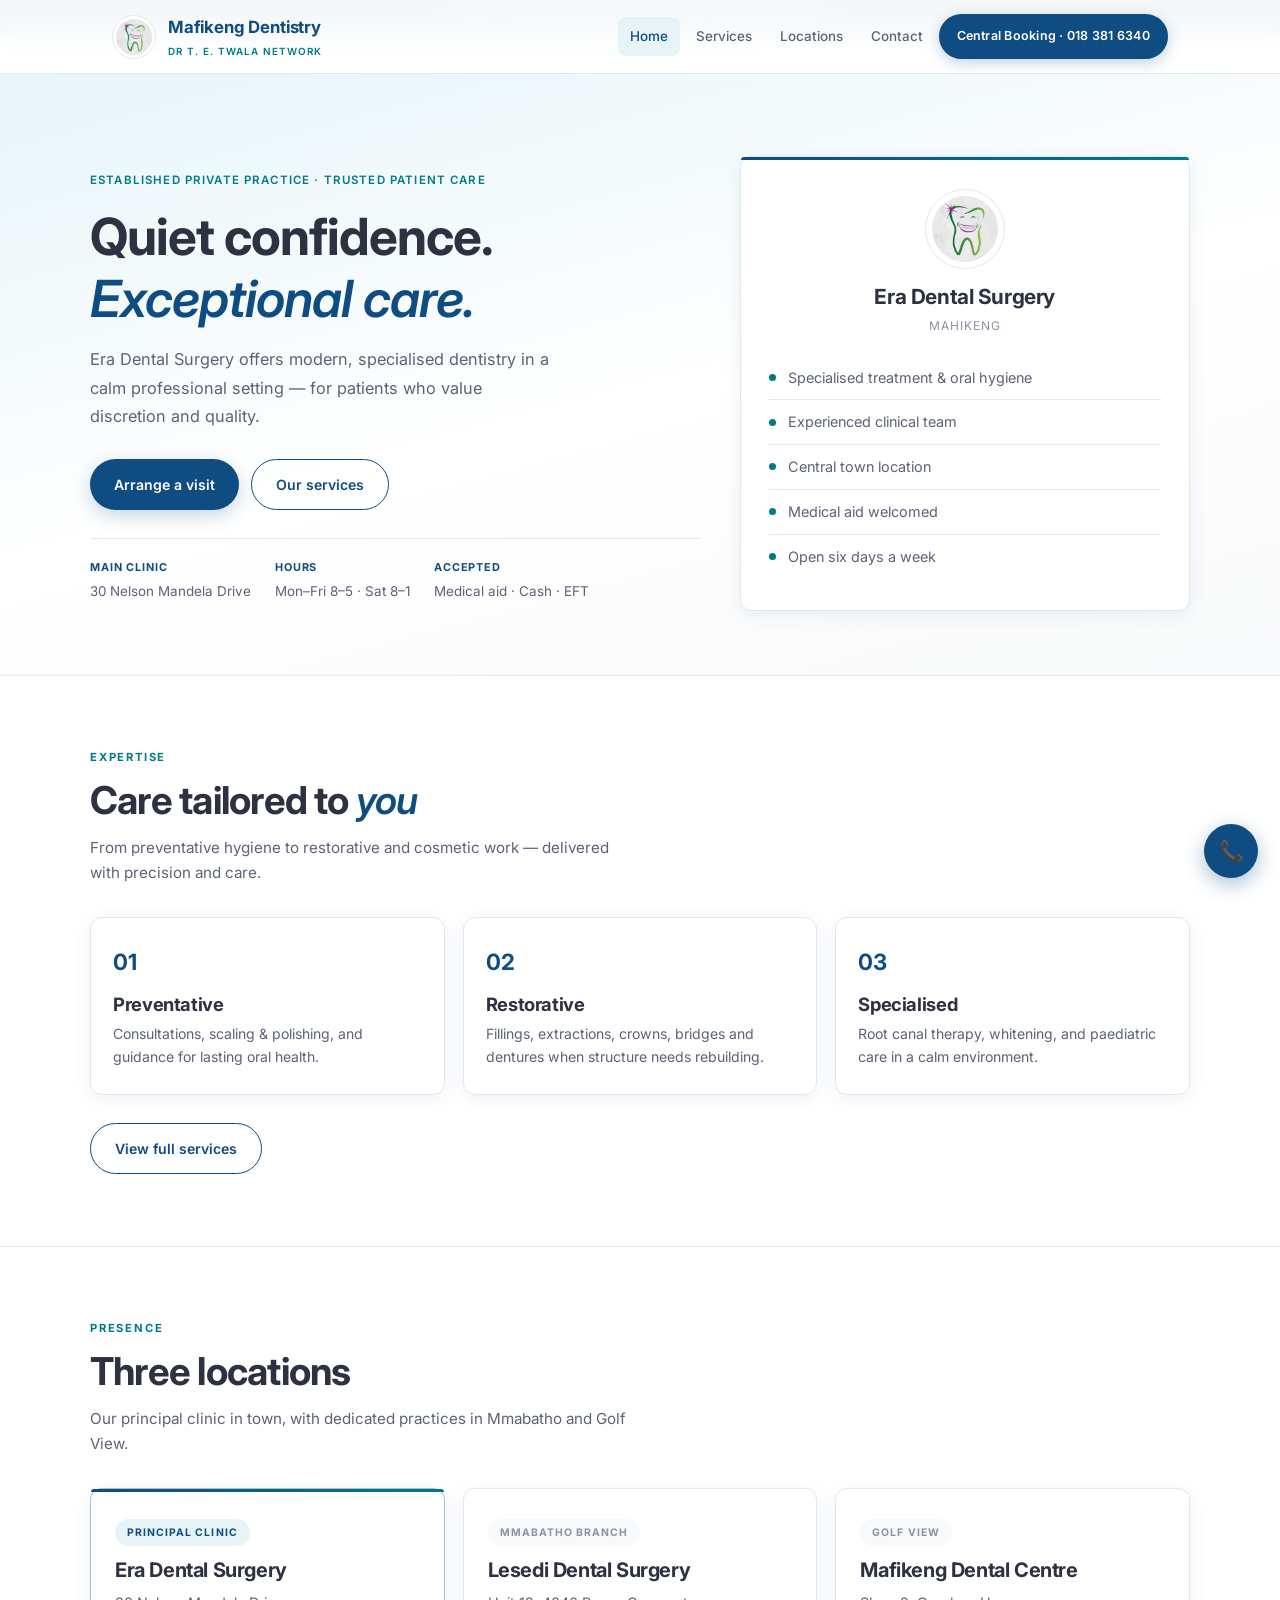
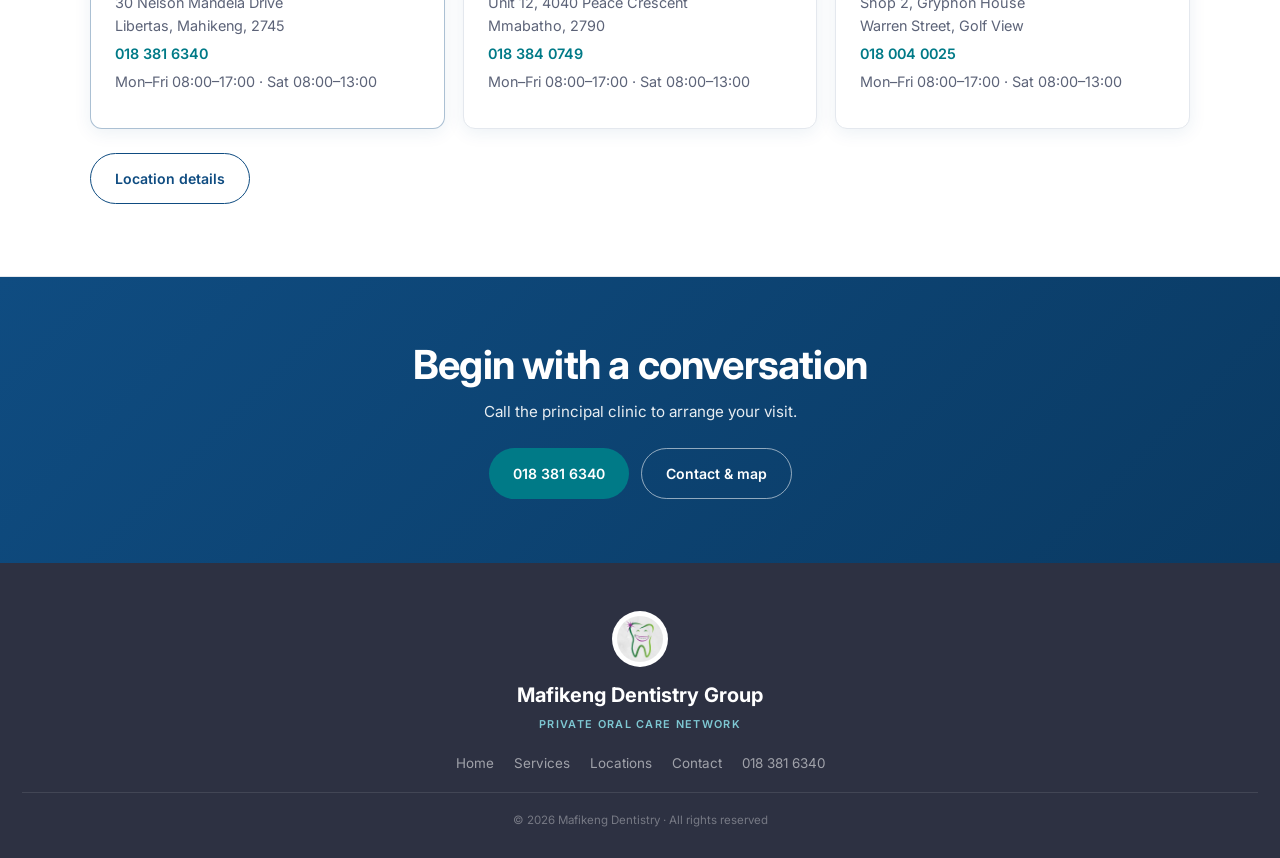
==== commit 1c148a7e: "Add files via upload" ====
--- a/index.html
+++ b/index.html
@@ -3,149 +3,63 @@
 <head>
   <meta charset="UTF-8">
   <meta name="viewport" content="width=device-width, initial-scale=1.0">
-  <title>Era Dental Surgery | Mahikeng</title>
-  <meta name="description" content="Era Dental Surgery — modern dental care in Mahikeng. Check-ups, cleaning, fillings, crowns, dentures and more. 30 Nelson Mandela Drive.">
-  <link href="https://fonts.googleapis.com/css2?family=Plus+Jakarta+Sans:wght@400;500;600;700;800&display=swap" rel="stylesheet">
-  <style>
-*{box-sizing:border-box;margin:0;padding:0}
-:root{
-  --bg:#f4fbf9;--card:#fff;--ink:#0f2420;--ink-soft:#4a6660;--ink-muted:#7a9a92;
-  --border:#e0f0ec;--border-strong:#c2e0d8;
-  --teal:#0d9488;--teal-dim:#0b7d72;--teal-soft:#e6f7f5;--teal-pale:#f0faf8;
-  --gold:#fbbf24;--white:#fff;
-}
-html{scroll-behavior:smooth}
-body{font-family:'Plus Jakarta Sans',system-ui,sans-serif;background:var(--bg);color:var(--ink);line-height:1.6;-webkit-font-smoothing:antialiased}
-h1,h2,h3,h4{font-family:'Plus Jakarta Sans',sans-serif;font-weight:800;line-height:1.2;letter-spacing:-0.02em}
-a{color:inherit;text-decoration:none}img{max-width:100%;display:block}
-nav{position:fixed;top:0;left:0;right:0;z-index:100;background:rgba(255,255,255,.96);backdrop-filter:blur(14px);border-bottom:1px solid var(--border)}
-nav .inner{max-width:1100px;margin:0 auto;padding:14px 22px;display:flex;align-items:center;justify-content:space-between;gap:16px}
-.nav-logo{display:flex;align-items:center;gap:10px;font-weight:800;font-size:1.15rem;color:var(--teal)}
-.nav-logo span{width:40px;height:40px;border-radius:12px;background:linear-gradient(135deg,var(--teal),var(--teal-dim));color:#fff;display:flex;align-items:center;justify-content:center;font-size:1.1rem}
-.nav-links{display:flex;gap:8px;align-items:center;flex-wrap:wrap}
-.nav-links a{font-size:.86rem;font-weight:600;color:var(--ink-soft);padding:8px 12px;border-radius:8px}
-.nav-links a:hover,.nav-links a.active{color:var(--teal);background:var(--teal-soft)}
-.nav-cta{background:var(--teal)!important;color:#fff!important;padding:10px 18px!important;border-radius:40px!important}
-.nav-cta:hover{background:var(--teal-dim)!important}
-.menu-toggle{display:none;background:none;border:none;font-size:1.5rem;color:var(--teal);cursor:pointer}
-.hero{padding:120px 22px 64px;background:linear-gradient(160deg,var(--teal-pale) 0%,var(--bg) 55%,#fff 100%)}
-.hero-grid{max-width:1100px;margin:0 auto;display:grid;grid-template-columns:1.15fr .85fr;gap:40px;align-items:center}
-.hero-badge{display:inline-flex;align-items:center;gap:8px;background:var(--teal-soft);border:1px solid var(--border-strong);padding:7px 14px;border-radius:40px;margin-bottom:16px;font-size:.78rem;font-weight:700;color:var(--teal)}
-.hero h1{font-size:clamp(2.4rem,6vw,3.4rem);margin-bottom:14px}
-.hero h1 span{color:var(--teal)}
-.hero-sub{font-size:1.05rem;color:var(--ink-soft);max-width:480px;margin-bottom:24px}
-.hero-actions{display:flex;gap:12px;flex-wrap:wrap;margin-bottom:24px}
-.btn{display:inline-flex;align-items:center;gap:8px;padding:14px 24px;border-radius:50px;font-weight:700;font-size:.88rem;transition:.2s;border:none;cursor:pointer}
-.btn-primary{background:var(--teal);color:#fff;box-shadow:0 8px 24px rgba(13,148,136,.28)}
-.btn-primary:hover{background:var(--teal-dim);transform:translateY(-2px)}
-.btn-outline{background:transparent;color:var(--teal);border:1.5px solid var(--teal)}
-.btn-outline:hover{background:var(--teal);color:#fff}
-.hero-meta{display:flex;gap:20px;flex-wrap:wrap;padding-top:18px;border-top:1px solid var(--border);font-size:.84rem;color:var(--ink-soft)}
-.hero-meta strong{color:var(--ink);display:block;font-size:.72rem;text-transform:uppercase;letter-spacing:.05em;margin-bottom:2px}
-.hero-card{background:var(--card);border:1px solid var(--border);border-radius:20px;padding:28px;box-shadow:0 16px 40px rgba(15,36,32,.06)}
-.hero-card h3{font-size:1.2rem;margin-bottom:12px;color:var(--teal)}
-.hero-card ul{list-style:none;font-size:.9rem;color:var(--ink-soft)}
-.hero-card li{padding:8px 0;border-bottom:1px solid var(--border);display:flex;align-items:center;gap:10px}
-.hero-card li:last-child{border-bottom:none}
-section{padding:64px 22px}
-.container{max-width:1100px;margin:0 auto}
-.section-label{font-size:.72rem;letter-spacing:.16em;text-transform:uppercase;color:var(--teal);font-weight:800;margin-bottom:8px}
-.section-title{font-size:clamp(1.9rem,4vw,2.5rem);margin-bottom:12px}
-.section-intro{color:var(--ink-soft);max-width:560px;margin-bottom:28px}
-.cards{display:grid;grid-template-columns:repeat(3,1fr);gap:18px}
-.card{background:var(--card);border:1px solid var(--border);border-radius:16px;padding:24px;transition:.25s}
-.card:hover{border-color:var(--teal);transform:translateY(-3px);box-shadow:0 12px 28px rgba(13,148,136,.1)}
-.card .icon{font-size:1.6rem;margin-bottom:12px}
-.card h3{font-size:1.1rem;margin-bottom:8px}
-.card p{font-size:.88rem;color:var(--ink-soft)}
-.loc-grid{display:grid;grid-template-columns:1fr 1fr;gap:20px}
-.loc-card{background:var(--card);border:1px solid var(--border);border-radius:16px;padding:24px}
-.loc-card.featured{border-color:var(--teal);box-shadow:0 0 0 3px var(--teal-soft)}
-.loc-card h3{font-size:1.2rem;margin-bottom:6px}
-.loc-card .tag{display:inline-block;background:var(--teal);color:#fff;font-size:.68rem;font-weight:700;padding:4px 10px;border-radius:20px;margin-bottom:12px}
-.loc-card p{font-size:.9rem;color:var(--ink-soft);margin-bottom:8px}
-.hours-table{width:100%;border-collapse:collapse;font-size:.88rem;margin-top:12px}
-.hours-table td{padding:8px 0;border-bottom:1px solid var(--border);color:var(--ink-soft)}
-.hours-table td:last-child{text-align:right;font-weight:600;color:var(--ink)}
-.cta-band{background:linear-gradient(135deg,var(--teal) 0%,var(--teal-dim) 100%);color:#fff;text-align:center;padding:56px 22px}
-.cta-band h2{font-size:clamp(1.8rem,4vw,2.4rem);margin-bottom:10px}
-.cta-band p{opacity:.92;margin-bottom:20px}
-.cta-actions{display:flex;gap:12px;justify-content:center;flex-wrap:wrap}
-.btn-white{background:#fff;color:var(--teal)}
-.btn-ghost{background:transparent;color:#fff;border:1.5px solid rgba(255,255,255,.5)}
-footer{background:#0a1f1c;color:rgba(255,255,255,.5);padding:40px 22px 24px;text-align:center}
-.footer-logo{font-size:1.3rem;font-weight:800;color:#fff;margin-bottom:6px}
-.footer-tag{font-size:.72rem;letter-spacing:.1em;text-transform:uppercase;color:var(--gold);margin-bottom:16px;font-weight:700}
-.footer-links{display:flex;gap:18px;justify-content:center;flex-wrap:wrap;margin-bottom:16px}
-.footer-links a{font-size:.84rem;color:rgba(255,255,255,.5)}
-.footer-links a:hover{color:#fff}
-.footer-copy{font-size:.7rem;color:rgba(255,255,255,.3);padding-top:16px;border-top:1px solid rgba(255,255,255,.08)}
-.float-call{position:fixed;bottom:20px;right:20px;z-index:90;background:var(--teal);color:#fff;width:56px;height:56px;border-radius:50%;display:flex;align-items:center;justify-content:center;font-size:1.4rem;box-shadow:0 6px 22px rgba(13,148,136,.4)}
-.page-hero{padding:110px 22px 40px;background:var(--teal-pale);border-bottom:1px solid var(--border)}
-.page-hero .container{max-width:1100px;margin:0 auto}
-.page-hero h1{font-size:clamp(2rem,4vw,2.6rem);margin-bottom:8px}
-.page-hero p{color:var(--ink-soft);max-width:520px}
-.service-list{display:grid;grid-template-columns:1fr 1fr;gap:14px}
-.service-item{background:var(--card);border:1px solid var(--border);border-radius:12px;padding:18px 20px;display:flex;gap:14px;align-items:flex-start}
-.service-item strong{display:block;margin-bottom:4px}
-.service-item span{font-size:.86rem;color:var(--ink-soft)}
-.contact-grid{display:grid;grid-template-columns:1fr 1fr;gap:28px}
-.contact-box{background:var(--card);border:1px solid var(--border);border-radius:16px;padding:24px}
-.contact-box h3{font-size:1.1rem;margin-bottom:12px;color:var(--teal)}
-.contact-box p,.contact-box a{font-size:.94rem;color:var(--ink-soft)}
-.contact-box a:hover{color:var(--teal)}
-.map-box{border-radius:16px;overflow:hidden;border:1px solid var(--border);aspect-ratio:4/3;background:var(--card)}
-.map-box iframe{width:100%;height:100%;border:0}
-.demo-banner{background:var(--gold);color:#1a1612;text-align:center;padding:8px 16px;font-size:.78rem;font-weight:700}
-@media(max-width:860px){
-  .hero-grid,.loc-grid,.cards,.service-list,.contact-grid{grid-template-columns:1fr}
-  .hero{padding:100px 18px 48px}
-  .nav-links{display:none;position:absolute;top:100%;left:0;right:0;flex-direction:column;background:#fff;padding:16px;gap:8px;border-bottom:1px solid var(--border);align-items:flex-start}
-  .nav-links.open{display:flex}
-  .menu-toggle{display:block}
-  section{padding:48px 18px}
-}
-</style>
+  <title>Era Dental Surgery | Private Dental Care · Mahikeng</title>
+  <meta name="description" content="Era Dental Surgery — refined dental care in Mahikeng. Specialised treatment and oral hygiene at 30 Nelson Mandela Drive.">
+  <link rel="icon" href="favicon.ico" sizes="any">
+  <link rel="icon" type="image/png" sizes="32x32" href="favicon-32.png">
+  <link rel="icon" type="image/png" sizes="192x192" href="favicon-192.png">
+  <link rel="apple-touch-icon" href="apple-touch-icon.png">
+  <link rel="preconnect" href="https://fonts.googleapis.com">
+  <link rel="preconnect" href="https://fonts.gstatic.com" crossorigin>
+  <link href="https://fonts.googleapis.com/css2?family=Inter:wght@400;500;600;700&display=swap" rel="stylesheet">
+  <link rel="stylesheet" href="styles.css">
 </head>
 <body>
-  <div class="demo-banner">DEMO · Era Dental Surgery (main town location) + Lesedi Mmabatho branch</div>
+  <div class="demo-banner">DEMO · Private practice presentation for Era Dental Surgery</div>
   <nav>
     <div class="inner">
-      <a href="index.html" class="nav-logo"><span>E</span> Era Dental</a>
+      <a href="index.html" class="nav-logo">
+        <img src="logo.png" alt="Mafikeng Dentistry">
+        <div class="logo-text">
+          <strong>Mafikeng Dentistry</strong>
+          <small>Dr T. E. Twala Network</small>
+        </div>
+      </a>
       <button class="menu-toggle" onclick="document.querySelector('.nav-links').classList.toggle('open')" aria-label="Menu">☰</button>
       <div class="nav-links">
         <a href="index.html" class="active">Home</a><a href="services.html" class="">Services</a><a href="locations.html" class="">Locations</a><a href="contact.html" class="">Contact</a>
-        <a href="tel:0183816340" class="nav-cta">📞 018 381 6340</a>
+        <a href="tel:0183816340" class="nav-cta">Central Booking · 018 381 6340</a>
       </div>
     </div>
   </nav>
   <section class="hero">
     <div class="hero-grid">
       <div>
-        <div class="hero-badge">⭐ 3,700+ Google reviews · Mahikeng</div>
-        <h1>Modern dental care in the <span>heart of town</span></h1>
+        <div class="hero-badge">Established Private Practice · Trusted Patient Care</div>
+        <h1>Quiet confidence.<br><em>Exceptional care.</em></h1>
         <p class="hero-sub">
-          Era Dental Surgery provides specialised treatment and oral hygiene in a friendly, professional setting. Walk-ins welcome where capacity allows.
+          Era Dental Surgery offers modern, specialised dentistry in a calm professional setting — for patients who value discretion and quality.
         </p>
         <div class="hero-actions">
-          <a href="tel:0183816340" class="btn btn-primary">📞 Call 018 381 6340</a>
-          <a href="locations.html" class="btn btn-outline">Our locations</a>
+          <a href="tel:0183816340" class="btn btn-primary">Arrange a visit</a>
+          <a href="services.html" class="btn btn-outline">Our services</a>
         </div>
         <div class="hero-meta">
-          <div><strong>Main clinic</strong>30 Nelson Mandela Dr</div>
+          <div><strong>Main clinic</strong>30 Nelson Mandela Drive</div>
           <div><strong>Hours</strong>Mon–Fri 8–5 · Sat 8–1</div>
-          <div><strong>Payments</strong>Medical aid · Cash · EFT</div>
+          <div><strong>Accepted</strong>Medical aid · Cash · EFT</div>
         </div>
       </div>
-      <div class="hero-card">
-        <h3>Why patients choose us</h3>
+      <div class="hero-panel">
+        <img src="logo.png" alt="Mafikeng Dentistry" class="logo-big">
+        <h3>Era Dental Surgery</h3>
+        <p class="sub">Mahikeng</p>
         <ul>
-          <li>🦷 Full range of general &amp; specialised care</li>
-          <li>👨‍⚕️ Experienced clinical team</li>
-          <li>📍 Central town location (Libertas)</li>
-          <li>💳 Medical aid accepted</li>
-          <li>🕐 Open 6 days a week</li>
-          <li>⭐ Thousands of Google reviews</li>
+          <li>Specialised treatment &amp; oral hygiene</li>
+          <li>Experienced clinical team</li>
+          <li>Central town location</li>
+          <li>Medical aid welcomed</li>
+          <li>Open six days a week</li>
         </ul>
       </div>
     </div>
@@ -153,81 +67,74 @@
 
   <section>
     <div class="container">
-      <div class="section-label">Services</div>
-      <h2 class="section-title">Care for every smile</h2>
-      <p class="section-intro">From routine check-ups to restorative treatment — we focus on gentle, reliable dental care.</p>
+      <div class="section-label">Expertise</div>
+      <h2 class="section-title">Care tailored to <em>you</em></h2>
+      <p class="section-intro">From preventative hygiene to restorative and cosmetic work — delivered with precision and care.</p>
       <div class="cards">
         <div class="card">
-          <div class="icon">🔍</div>
-          <h3>Check-ups &amp; hygiene</h3>
-          <p>Consultations, scaling &amp; polishing, oral hygiene advice.</p>
+          <div class="num">01</div>
+          <h3>Preventative</h3>
+          <p>Consultations, scaling &amp; polishing, and guidance for lasting oral health.</p>
         </div>
         <div class="card">
-          <div class="icon">🦷</div>
-          <h3>Fillings &amp; extractions</h3>
-          <p>Restorative work and careful tooth removal when needed.</p>
+          <div class="num">02</div>
+          <h3>Restorative</h3>
+          <p>Fillings, extractions, crowns, bridges and dentures when structure needs rebuilding.</p>
         </div>
         <div class="card">
-          <div class="icon">👑</div>
-          <h3>Crowns, bridges &amp; dentures</h3>
-          <p>Restore function and confidence with quality prosthetics.</p>
-        </div>
-        <div class="card">
-          <div class="icon">✨</div>
-          <h3>Whitening &amp; cosmetics</h3>
-          <p>Brighter smiles with professional whitening options.</p>
-        </div>
-        <div class="card">
-          <div class="icon">🧒</div>
-          <h3>Children’s dentistry</h3>
-          <p>Gentle care for younger patients and school outreach support.</p>
-        </div>
-        <div class="card">
-          <div class="icon">📋</div>
-          <h3>Root canal &amp; more</h3>
-          <p>Specialised treatments to save teeth and relieve pain.</p>
+          <div class="num">03</div>
+          <h3>Specialised</h3>
+          <p>Root canal therapy, whitening, and paediatric care in a calm environment.</p>
         </div>
       </div>
-      <p style="margin-top:20px"><a href="services.html" class="btn btn-outline">View all services →</a></p>
+      <p style="margin-top:28px"><a href="services.html" class="btn btn-outline">View full services</a></p>
     </div>
   </section>
 
-  <section style="background:var(--card);border-top:1px solid var(--border);border-bottom:1px solid var(--border)">
+  <section style="background:var(--bg-elev);border-top:1px solid var(--border);border-bottom:1px solid var(--border)">
     <div class="container">
-      <div class="section-label">Locations</div>
-      <h2 class="section-title">Two places to serve you</h2>
-      <p class="section-intro">Main clinic in town plus our Mmabatho branch (Lesedi Dental Surgery).</p>
+      <div class="section-label">Presence</div>
+      <h2 class="section-title">Three locations</h2>
+      <p class="section-intro">Our principal clinic in town, with dedicated practices in Mmabatho and Golf View.</p>
       <div class="loc-grid">
         <div class="loc-card featured">
-          <span class="tag">MAIN · TOWN</span>
+          <span class="tag">Principal clinic</span>
           <h3>Era Dental Surgery</h3>
-          <p>📍 30 Nelson Mandela Drive, Libertas, Mahikeng, 2745</p>
-          <p>📞 <a href="tel:0183816340">018 381 6340</a></p>
-          <p>Mon–Fri 08:00–17:00 · Sat 08:00–13:00 · Sun closed</p>
+          <p>30 Nelson Mandela Drive<br>Libertas, Mahikeng, 2745</p>
+          <p><a href="tel:0183816340">018 381 6340</a></p>
+          <p>Mon–Fri 08:00–17:00 · Sat 08:00–13:00</p>
         </div>
         <div class="loc-card">
-          <span class="tag" style="background:var(--ink-muted)">BRANCH</span>
+          <span class="tag muted">Mmabatho branch</span>
           <h3>Lesedi Dental Surgery</h3>
-          <p>📍 Unit 12, 4040 Peace Crescent, Mmabatho, 2790</p>
-          <p>📞 <a href="tel:0183840749">018 384 0749</a></p>
-          <p>Mon–Fri 08:00–17:00 · Sat 08:00–13:00 · Sun closed</p>
+          <p>Unit 12, 4040 Peace Crescent<br>Mmabatho, 2790</p>
+          <p><a href="tel:0183840749">018 384 0749</a></p>
+          <p>Mon–Fri 08:00–17:00 · Sat 08:00–13:00</p>
+        </div>
+        <div class="loc-card">
+          <span class="tag muted">Golf View</span>
+          <h3>Mafikeng Dental Centre</h3>
+          <p>Shop 2, Gryphon House<br>Warren Street, Golf View</p>
+          <p><a href="tel:0180040025">018 004 0025</a></p>
+          <p>Mon–Fri 08:00–17:00 · Sat 08:00–13:00</p>
         </div>
       </div>
-      <p style="margin-top:20px"><a href="locations.html" class="btn btn-outline">Full location details →</a></p>
+      <p style="margin-top:24px"><a href="locations.html" class="btn btn-outline">Location details</a></p>
     </div>
   </section>
 
   <section class="cta-band">
-    <h2>Ready for a healthier smile?</h2>
-    <p>Call the main clinic or visit us during opening hours.</p>
+    <h2>Begin with a conversation</h2>
+    <p>Call the principal clinic to arrange your visit.</p>
     <div class="cta-actions">
-      <a href="tel:0183816340" class="btn btn-white">📞 018 381 6340</a>
+      <a href="tel:0183816340" class="btn btn-gold">018 381 6340</a>
       <a href="contact.html" class="btn btn-ghost">Contact &amp; map</a>
     </div>
   </section>
   <footer>
-    <div class="footer-logo">Era Dental Surgery</div>
-    <div class="footer-tag">Mahikeng · Modern dental care</div>
+    <img src="logo.png" alt="Mafikeng Dentistry">
+    <div class="footer-logo">Mafikeng Dentistry Group</div>
+    <div class="footer-tag">Private Oral Care Network</div>
     <div class="footer-links">
       <a href="index.html">Home</a>
       <a href="services.html">Services</a>
@@ -235,7 +142,7 @@
       <a href="contact.html">Contact</a>
       <a href="tel:0183816340">018 381 6340</a>
     </div>
-    <div class="footer-copy">© 2026 Era Dental Surgery · Demo site</div>
+    <div class="footer-copy">© 2026 Mafikeng Dentistry · All rights reserved</div>
   </footer>
   <a href="tel:0183816340" class="float-call" aria-label="Call">📞</a>
 </body>
--- a/styles.css
+++ b/styles.css
@@ -0,0 +1,1112 @@
+/* ============================================================
+   Mafikeng Dentistry — Global Stylesheet
+   Clean medical network theme
+   ============================================================ */
+
+*, *::before, *::after { box-sizing: border-box; margin: 0; padding: 0; }
+
+:root {
+  --primary: #0F4C81;
+  --primary-dark: #0a3a63;
+  --primary-soft: #E6F4F8;
+  --accent: #007A87;
+  --accent-soft: rgba(0, 122, 135, 0.12);
+  --ink: #2D3142;
+  --ink-soft: #5c6378;
+  --ink-muted: #8b92a5;
+  --bg: #ffffff;
+  --bg-alt: #F8F9FA;
+  --border: #e4e8ee;
+  --border-strong: #d0d6e0;
+  --shadow: 0 4px 18px rgba(15, 76, 129, 0.08);
+  --shadow-hover: 0 12px 32px rgba(15, 76, 129, 0.14);
+  --radius: 12px;
+  --radius-sm: 8px;
+  --font: "Inter", system-ui, -apple-system, "Segoe UI", Roboto, sans-serif;
+  --font-display: "Inter", system-ui, sans-serif;
+  --max: 1100px;
+}
+
+html { scroll-behavior: smooth; }
+
+body {
+  font-family: var(--font);
+  background: var(--bg);
+  color: var(--ink);
+  line-height: 1.65;
+  -webkit-font-smoothing: antialiased;
+}
+
+img { max-width: 100%; display: block; }
+a { color: inherit; text-decoration: none; }
+
+h1, h2, h3, h4 {
+  font-family: var(--font-display);
+  font-weight: 700;
+  line-height: 1.2;
+  letter-spacing: -0.02em;
+  color: var(--ink);
+}
+
+/* ----- Demo banner ----- */
+.demo-banner {
+  background: var(--primary);
+  color: #fff;
+  text-align: center;
+  padding: 8px 16px;
+  font-size: 0.75rem;
+  font-weight: 600;
+  letter-spacing: 0.04em;
+}
+
+/* ----- Navigation ----- */
+nav {
+  position: fixed;
+  top: 0; left: 0; right: 0;
+  z-index: 100;
+  background: rgba(255, 255, 255, 0.96);
+  backdrop-filter: blur(12px);
+  border-bottom: 1px solid var(--border);
+}
+
+nav .inner {
+  max-width: var(--max);
+  margin: 0 auto;
+  padding: 14px 22px;
+  display: flex;
+  align-items: center;
+  justify-content: space-between;
+  gap: 16px;
+}
+
+.nav-logo {
+  display: flex;
+  align-items: center;
+  gap: 12px;
+}
+
+.nav-logo img {
+  width: 44px;
+  height: 44px;
+  object-fit: contain;
+  border-radius: 50%;
+  background: #fff;
+  padding: 3px;
+  border: 1px solid var(--border);
+}
+
+.logo-text {
+  display: flex;
+  flex-direction: column;
+  gap: 1px;
+}
+
+.logo-text strong {
+  font-size: 1.05rem;
+  font-weight: 700;
+  color: var(--primary);
+  letter-spacing: -0.01em;
+}
+
+.logo-text small {
+  font-size: 0.62rem;
+  letter-spacing: 0.1em;
+  text-transform: uppercase;
+  color: var(--accent);
+  font-weight: 600;
+}
+
+.nav-links {
+  display: flex;
+  gap: 4px;
+  align-items: center;
+  flex-wrap: wrap;
+}
+
+.nav-links a {
+  font-size: 0.84rem;
+  font-weight: 500;
+  color: var(--ink-soft);
+  padding: 8px 12px;
+  border-radius: var(--radius-sm);
+  transition: 0.2s;
+}
+
+.nav-links a:hover,
+.nav-links a.active {
+  color: var(--primary);
+  background: var(--primary-soft);
+}
+
+.nav-cta {
+  background: var(--primary) !important;
+  color: #fff !important;
+  padding: 10px 16px !important;
+  border-radius: 40px !important;
+  font-weight: 600 !important;
+  font-size: 0.78rem !important;
+  letter-spacing: 0.02em !important;
+  white-space: nowrap;
+  border: 2px solid var(--primary) !important;
+  box-shadow: 0 4px 14px rgba(15, 76, 129, 0.25);
+}
+
+.nav-cta:hover {
+  background: var(--primary-dark) !important;
+  border-color: var(--primary-dark) !important;
+  transform: translateY(-1px);
+}
+
+.menu-toggle {
+  display: none;
+  background: none;
+  border: none;
+  font-size: 1.45rem;
+  color: var(--primary);
+  cursor: pointer;
+}
+
+/* ----- Buttons ----- */
+.btn {
+  display: inline-flex;
+  align-items: center;
+  gap: 8px;
+  padding: 13px 24px;
+  border-radius: 40px;
+  font-family: var(--font);
+  font-weight: 600;
+  font-size: 0.88rem;
+  transition: 0.2s;
+  border: none;
+  cursor: pointer;
+}
+
+.btn-primary {
+  background: var(--primary);
+  color: #fff;
+  box-shadow: 0 6px 18px rgba(15, 76, 129, 0.22);
+}
+
+.btn-primary:hover {
+  background: var(--primary-dark);
+  transform: translateY(-2px);
+}
+
+.btn-outline {
+  background: transparent;
+  color: var(--primary);
+  border: 1.5px solid var(--primary);
+}
+
+.btn-outline:hover {
+  background: var(--primary);
+  color: #fff;
+}
+
+.btn-gold,
+.btn-white {
+  background: var(--accent);
+  color: #fff;
+}
+
+.btn-gold:hover,
+.btn-white:hover {
+  background: #006570;
+  transform: translateY(-2px);
+}
+
+.btn-ghost {
+  background: transparent;
+  color: #fff;
+  border: 1.5px solid rgba(255, 255, 255, 0.55);
+}
+
+.btn-ghost:hover {
+  background: rgba(255, 255, 255, 0.12);
+}
+
+/* ----- Hero ----- */
+.hero {
+  padding: 120px 22px 64px;
+  background: linear-gradient(165deg, var(--primary-soft) 0%, var(--bg) 55%, var(--bg-alt) 100%);
+  border-bottom: 1px solid var(--border);
+}
+
+.hero-grid {
+  max-width: var(--max);
+  margin: 0 auto;
+  display: grid;
+  grid-template-columns: 1.15fr 0.85fr;
+  gap: 40px;
+  align-items: center;
+}
+
+.hero-badge {
+  display: inline-flex;
+  align-items: center;
+  gap: 8px;
+  font-size: 0.72rem;
+  font-weight: 600;
+  letter-spacing: 0.1em;
+  text-transform: uppercase;
+  color: var(--accent);
+  margin-bottom: 16px;
+}
+
+.hero h1 {
+  font-size: clamp(2.2rem, 5.5vw, 3.2rem);
+  margin-bottom: 16px;
+  color: var(--ink);
+}
+
+.hero h1 em,
+.hero h1 span {
+  font-style: italic;
+  color: var(--primary);
+  font-weight: 600;
+}
+
+.hero-sub {
+  font-size: 1.02rem;
+  color: var(--ink-soft);
+  max-width: 460px;
+  margin-bottom: 28px;
+  line-height: 1.75;
+}
+
+.hero-actions {
+  display: flex;
+  gap: 12px;
+  flex-wrap: wrap;
+  margin-bottom: 28px;
+}
+
+.hero-meta {
+  display: flex;
+  gap: 24px;
+  flex-wrap: wrap;
+  padding-top: 20px;
+  border-top: 1px solid var(--border);
+  font-size: 0.84rem;
+  color: var(--ink-soft);
+}
+
+.hero-meta strong {
+  display: block;
+  font-size: 0.68rem;
+  letter-spacing: 0.08em;
+  text-transform: uppercase;
+  color: var(--primary);
+  margin-bottom: 3px;
+  font-weight: 700;
+}
+
+.hero-panel,
+.hero-card {
+  background: var(--bg);
+  border: 1px solid var(--border);
+  border-radius: var(--radius);
+  padding: 32px 28px;
+  box-shadow: var(--shadow);
+  position: relative;
+}
+
+.hero-panel::before,
+.hero-card::before {
+  content: "";
+  position: absolute;
+  top: 0; left: 0; right: 0;
+  height: 3px;
+  border-radius: var(--radius) var(--radius) 0 0;
+  background: linear-gradient(90deg, var(--primary), var(--accent));
+}
+
+.hero-panel .logo-big {
+  width: 80px;
+  height: 80px;
+  object-fit: contain;
+  margin: 0 auto 16px;
+  border-radius: 50%;
+  background: #fff;
+  padding: 6px;
+  border: 1px solid var(--border);
+}
+
+.hero-panel h3 {
+  text-align: center;
+  font-size: 1.3rem;
+  margin-bottom: 6px;
+}
+
+.hero-panel .sub {
+  text-align: center;
+  font-size: 0.75rem;
+  color: var(--ink-muted);
+  letter-spacing: 0.08em;
+  text-transform: uppercase;
+  margin-bottom: 20px;
+}
+
+.hero-panel ul,
+.hero-card ul {
+  list-style: none;
+}
+
+.hero-panel li,
+.hero-card li {
+  font-size: 0.9rem;
+  color: var(--ink-soft);
+  padding: 10px 0;
+  border-bottom: 1px solid var(--border);
+  display: flex;
+  align-items: center;
+  gap: 12px;
+}
+
+.hero-panel li:last-child,
+.hero-card li:last-child {
+  border-bottom: none;
+}
+
+.hero-panel li::before {
+  content: "";
+  width: 7px;
+  height: 7px;
+  border-radius: 50%;
+  background: var(--accent);
+  flex-shrink: 0;
+}
+
+/* ----- Sections ----- */
+section { padding: 72px 22px; }
+
+.container {
+  max-width: var(--max);
+  margin: 0 auto;
+}
+
+.section-label {
+  font-size: 0.7rem;
+  letter-spacing: 0.16em;
+  text-transform: uppercase;
+  color: var(--accent);
+  font-weight: 700;
+  margin-bottom: 10px;
+}
+
+.section-title {
+  font-size: clamp(1.85rem, 4vw, 2.4rem);
+  margin-bottom: 12px;
+}
+
+.section-title em,
+.section-title span {
+  font-style: italic;
+  color: var(--primary);
+  font-weight: 600;
+}
+
+.section-intro {
+  color: var(--ink-soft);
+  max-width: 540px;
+  margin-bottom: 32px;
+  font-size: 0.95rem;
+}
+
+/* ----- Cards / grids ----- */
+.cards {
+  display: grid;
+  grid-template-columns: repeat(3, 1fr);
+  gap: 18px;
+}
+
+.card {
+  background: var(--bg);
+  border: 1px solid var(--border);
+  border-radius: var(--radius);
+  padding: 26px 22px;
+  box-shadow: var(--shadow);
+  transition: 0.25s ease;
+}
+
+.card:hover {
+  transform: translateY(-4px);
+  box-shadow: var(--shadow-hover);
+  border-color: rgba(15, 76, 129, 0.2);
+}
+
+.card .num,
+.card .icon {
+  font-size: 1.4rem;
+  color: var(--primary);
+  margin-bottom: 12px;
+  font-weight: 700;
+}
+
+.card h3 {
+  font-size: 1.15rem;
+  margin-bottom: 8px;
+}
+
+.card p {
+  font-size: 0.88rem;
+  color: var(--ink-soft);
+  line-height: 1.6;
+}
+
+/* Location cards */
+.loc-grid {
+  display: grid;
+  grid-template-columns: repeat(3, 1fr);
+  gap: 18px;
+}
+
+.loc-card {
+  background: var(--bg);
+  border: 1px solid var(--border);
+  border-radius: var(--radius);
+  padding: 28px 24px;
+  box-shadow: var(--shadow);
+  transition: 0.25s ease;
+  position: relative;
+}
+
+.loc-card:hover {
+  transform: translateY(-4px);
+  box-shadow: var(--shadow-hover);
+}
+
+.loc-card.featured {
+  border-color: rgba(15, 76, 129, 0.35);
+}
+
+.loc-card.featured::before {
+  content: "";
+  position: absolute;
+  top: 0; left: 0; right: 0;
+  height: 3px;
+  border-radius: var(--radius) var(--radius) 0 0;
+  background: linear-gradient(90deg, var(--primary), var(--accent));
+}
+
+.loc-card .tag {
+  display: inline-block;
+  font-size: 0.65rem;
+  font-weight: 700;
+  letter-spacing: 0.1em;
+  text-transform: uppercase;
+  padding: 5px 12px;
+  border-radius: 20px;
+  margin-bottom: 12px;
+  background: var(--primary-soft);
+  color: var(--primary);
+}
+
+.loc-card .tag.muted {
+  background: var(--bg-alt);
+  color: var(--ink-muted);
+}
+
+.loc-card h3 {
+  font-size: 1.25rem;
+  margin-bottom: 10px;
+}
+
+.loc-card p {
+  font-size: 0.9rem;
+  color: var(--ink-soft);
+  margin-bottom: 6px;
+  line-height: 1.55;
+}
+
+.loc-card a {
+  color: var(--accent);
+  font-weight: 600;
+}
+
+.loc-card a:hover {
+  color: var(--primary);
+}
+
+.hours-table {
+  width: 100%;
+  border-collapse: collapse;
+  margin-top: 14px;
+  font-size: 0.86rem;
+}
+
+.hours-table td {
+  padding: 8px 0;
+  border-bottom: 1px solid var(--border);
+  color: var(--ink-soft);
+}
+
+.hours-table td:last-child {
+  text-align: right;
+  font-weight: 600;
+  color: var(--ink);
+}
+
+/* Services page */
+.svc-block { margin-bottom: 56px; }
+.svc-block:last-child { margin-bottom: 0; }
+
+.svc-grid {
+  display: grid;
+  grid-template-columns: repeat(2, 1fr);
+  gap: 14px;
+}
+
+.svc-item,
+.service-item {
+  background: var(--bg);
+  border: 1px solid var(--border);
+  border-radius: var(--radius);
+  padding: 20px 20px;
+  display: flex;
+  gap: 14px;
+  align-items: flex-start;
+  box-shadow: var(--shadow);
+  transition: 0.25s ease;
+}
+
+.svc-item:hover,
+.service-item:hover {
+  transform: translateY(-3px);
+  box-shadow: var(--shadow-hover);
+  border-color: rgba(15, 76, 129, 0.2);
+}
+
+.svc-item .mark,
+.service-item .mark {
+  width: 8px;
+  height: 8px;
+  border-radius: 50%;
+  background: var(--accent);
+  margin-top: 7px;
+  flex-shrink: 0;
+}
+
+.svc-item strong,
+.service-item strong {
+  display: block;
+  font-size: 1.05rem;
+  margin-bottom: 4px;
+  font-weight: 700;
+  color: var(--ink);
+}
+
+.svc-item span,
+.service-item span {
+  font-size: 0.86rem;
+  color: var(--ink-soft);
+  line-height: 1.55;
+}
+
+.service-list {
+  display: grid;
+  grid-template-columns: 1fr 1fr;
+  gap: 14px;
+}
+
+.branch-grid {
+  display: grid;
+  grid-template-columns: repeat(3, 1fr);
+  gap: 16px;
+}
+
+.branch-card {
+  background: var(--bg);
+  border: 1px solid var(--border);
+  border-radius: var(--radius);
+  padding: 26px 22px;
+  box-shadow: var(--shadow);
+  transition: 0.25s ease;
+  position: relative;
+}
+
+.branch-card:hover {
+  transform: translateY(-4px);
+  box-shadow: var(--shadow-hover);
+}
+
+.branch-card.featured {
+  border-color: rgba(15, 76, 129, 0.3);
+}
+
+.branch-card.featured::before,
+.branch-card:hover::before {
+  content: "";
+  position: absolute;
+  top: 0; left: 0; right: 0;
+  height: 3px;
+  border-radius: var(--radius) var(--radius) 0 0;
+  background: linear-gradient(90deg, var(--primary), var(--accent));
+}
+
+.branch-card .tag {
+  display: inline-block;
+  font-size: 0.65rem;
+  font-weight: 700;
+  letter-spacing: 0.1em;
+  text-transform: uppercase;
+  padding: 5px 12px;
+  border-radius: 20px;
+  margin-bottom: 12px;
+  background: var(--primary-soft);
+  color: var(--primary);
+}
+
+.branch-card .tag.muted {
+  background: var(--bg-alt);
+  color: var(--ink-muted);
+}
+
+.branch-card h3 { font-size: 1.2rem; margin-bottom: 4px; }
+.branch-card .loc {
+  font-size: 0.78rem;
+  color: var(--ink-muted);
+  margin-bottom: 12px;
+}
+.branch-card .focus {
+  font-size: 0.72rem;
+  font-weight: 700;
+  letter-spacing: 0.08em;
+  text-transform: uppercase;
+  color: var(--accent);
+  margin-bottom: 8px;
+}
+.branch-card p {
+  font-size: 0.88rem;
+  color: var(--ink-soft);
+  line-height: 1.65;
+}
+
+.pay-banner {
+  background: var(--primary-soft);
+  border: 1px solid var(--border);
+  border-radius: var(--radius);
+  padding: 32px 28px;
+  position: relative;
+}
+
+.pay-banner::before {
+  content: "";
+  position: absolute;
+  top: 0; left: 0; right: 0;
+  height: 3px;
+  border-radius: var(--radius) var(--radius) 0 0;
+  background: linear-gradient(90deg, var(--primary), var(--accent));
+}
+
+.pay-banner h3 { font-size: 1.35rem; margin-bottom: 10px; }
+.pay-banner p {
+  font-size: 0.92rem;
+  color: var(--ink-soft);
+  line-height: 1.7;
+  max-width: 720px;
+}
+
+.pay-banner .aids {
+  display: flex;
+  flex-wrap: wrap;
+  gap: 8px;
+  margin: 16px 0 14px;
+}
+
+.pay-banner .aid {
+  font-size: 0.75rem;
+  font-weight: 600;
+  padding: 7px 14px;
+  border-radius: 20px;
+  background: #fff;
+  border: 1px solid var(--border);
+  color: var(--ink-soft);
+}
+
+.pay-banner .disclaimer {
+  font-size: 0.8rem;
+  color: var(--ink-muted);
+  border-top: 1px solid var(--border);
+  padding-top: 14px;
+  margin-top: 4px;
+}
+
+/* Page hero */
+.page-hero {
+  padding: 120px 22px 44px;
+  background: var(--primary-soft);
+  border-bottom: 1px solid var(--border);
+}
+
+.page-hero .container { max-width: var(--max); margin: 0 auto; }
+.page-hero h1 {
+  font-size: clamp(2rem, 4vw, 2.6rem);
+  margin-bottom: 8px;
+}
+.page-hero p {
+  color: var(--ink-soft);
+  max-width: 520px;
+  font-size: 0.95rem;
+}
+
+/* Contact */
+.contact-grid {
+  display: grid;
+  grid-template-columns: 1fr 1fr;
+  gap: 24px;
+}
+
+.contact-box {
+  background: var(--bg);
+  border: 1px solid var(--border);
+  border-radius: var(--radius);
+  padding: 24px;
+  margin-bottom: 14px;
+  box-shadow: var(--shadow);
+}
+
+.contact-box h3 {
+  font-size: 1.1rem;
+  margin-bottom: 12px;
+  color: var(--primary);
+}
+
+.contact-box p,
+.contact-box a {
+  font-size: 0.9rem;
+  color: var(--ink-soft);
+  line-height: 1.6;
+}
+
+.contact-box a:hover { color: var(--primary); }
+
+.map-box {
+  border-radius: var(--radius);
+  overflow: hidden;
+  border: 1px solid var(--border);
+  aspect-ratio: 4 / 3;
+  background: var(--bg-alt);
+  box-shadow: var(--shadow);
+}
+
+.map-box iframe {
+  width: 100%;
+  height: 100%;
+  border: 0;
+}
+
+/* Appointment form */
+.form-section {
+  margin-top: 36px;
+  background: var(--bg);
+  border: 1px solid var(--border);
+  border-radius: var(--radius);
+  padding: 32px 28px;
+  box-shadow: var(--shadow);
+}
+
+.form-section h2 {
+  font-size: 1.5rem;
+  margin-bottom: 6px;
+}
+
+.form-section > p {
+  color: var(--ink-soft);
+  font-size: 0.9rem;
+  margin-bottom: 24px;
+}
+
+.form-grid {
+  display: grid;
+  grid-template-columns: 1fr 1fr;
+  gap: 16px;
+}
+
+.form-group {
+  display: flex;
+  flex-direction: column;
+  gap: 6px;
+}
+
+.form-group.full { grid-column: 1 / -1; }
+
+.form-group label {
+  font-size: 0.78rem;
+  font-weight: 600;
+  letter-spacing: 0.04em;
+  text-transform: uppercase;
+  color: var(--ink-soft);
+}
+
+.form-group input,
+.form-group select,
+.form-group textarea {
+  font-family: var(--font);
+  font-size: 0.95rem;
+  padding: 12px 14px;
+  border: 1.5px solid var(--border-strong);
+  border-radius: var(--radius-sm);
+  background: var(--bg);
+  color: var(--ink);
+  transition: 0.2s;
+  outline: none;
+}
+
+.form-group input:focus,
+.form-group select:focus,
+.form-group textarea:focus {
+  border-color: var(--primary);
+  box-shadow: 0 0 0 3px rgba(15, 76, 129, 0.12);
+}
+
+.form-group input.error,
+.form-group select.error,
+.form-group textarea.error {
+  border-color: #c0392b;
+}
+
+.form-group textarea {
+  min-height: 110px;
+  resize: vertical;
+}
+
+.form-actions {
+  margin-top: 20px;
+  display: flex;
+  gap: 12px;
+  flex-wrap: wrap;
+  align-items: center;
+}
+
+.form-note {
+  font-size: 0.8rem;
+  color: var(--ink-muted);
+  margin-top: 12px;
+}
+
+/* CTA band */
+.cta-band {
+  background: linear-gradient(135deg, var(--primary) 0%, var(--primary-dark) 100%);
+  color: #fff;
+  text-align: center;
+  padding: 64px 22px;
+}
+
+.cta-band h2 {
+  color: #fff;
+  font-size: clamp(1.8rem, 4vw, 2.5rem);
+  margin-bottom: 10px;
+}
+
+.cta-band p {
+  color: rgba(255, 255, 255, 0.9);
+  margin-bottom: 24px;
+  font-size: 0.95rem;
+}
+
+.cta-actions {
+  display: flex;
+  gap: 12px;
+  justify-content: center;
+  flex-wrap: wrap;
+}
+
+/* Footer */
+footer {
+  background: var(--ink);
+  color: rgba(255, 255, 255, 0.55);
+  padding: 48px 22px 28px;
+  text-align: center;
+}
+
+footer img {
+  width: 56px;
+  height: 56px;
+  margin: 0 auto 12px;
+  border-radius: 50%;
+  background: #fff;
+  padding: 5px;
+}
+
+.footer-logo {
+  font-size: 1.25rem;
+  font-weight: 700;
+  color: #fff;
+  margin-bottom: 4px;
+}
+
+.footer-tag {
+  font-size: 0.68rem;
+  letter-spacing: 0.12em;
+  text-transform: uppercase;
+  color: #7ec8d3;
+  margin-bottom: 18px;
+  font-weight: 600;
+}
+
+.footer-links {
+  display: flex;
+  gap: 20px;
+  justify-content: center;
+  flex-wrap: wrap;
+  margin-bottom: 18px;
+  padding-bottom: 18px;
+  border-bottom: 1px solid rgba(255, 255, 255, 0.1);
+}
+
+.footer-links a {
+  font-size: 0.84rem;
+  color: rgba(255, 255, 255, 0.55);
+}
+
+.footer-links a:hover { color: #fff; }
+
+.footer-copy {
+  font-size: 0.72rem;
+  color: rgba(255, 255, 255, 0.35);
+}
+
+/* Float call */
+.float-call {
+  position: fixed;
+  bottom: 22px;
+  right: 22px;
+  z-index: 90;
+  background: var(--primary);
+  color: #fff;
+  width: 54px;
+  height: 54px;
+  border-radius: 50%;
+  display: flex;
+  align-items: center;
+  justify-content: center;
+  font-size: 1.25rem;
+  box-shadow: 0 6px 20px rgba(15, 76, 129, 0.35);
+  transition: 0.2s;
+}
+
+.float-call:hover { transform: scale(1.08); }
+
+/* Responsive */
+@media (max-width: 900px) {
+  .hero-grid,
+  .loc-grid,
+  .cards,
+  .branch-grid,
+  .svc-grid,
+  .service-list,
+  .contact-grid,
+  .form-grid {
+    grid-template-columns: 1fr;
+  }
+
+  .hero { padding: 110px 18px 48px; }
+  section { padding: 52px 18px; }
+
+  .nav-links {
+    display: none;
+    position: absolute;
+    top: 100%;
+    left: 0;
+    right: 0;
+    flex-direction: column;
+    background: #fff;
+    padding: 14px;
+    gap: 4px;
+    border-bottom: 1px solid var(--border);
+    align-items: flex-start;
+    box-shadow: var(--shadow);
+  }
+
+  .nav-links.open { display: flex; }
+  .menu-toggle { display: block; }
+  nav .inner { padding: 12px 16px; }
+}
+
+
+/* ----- FAQ Accordion ----- */
+.faq-section {
+  margin-top: 56px;
+}
+
+.faq-list {
+  display: flex;
+  flex-direction: column;
+  gap: 12px;
+  max-width: 800px;
+}
+
+.faq-item {
+  background: var(--bg);
+  border: 1px solid var(--border);
+  border-radius: var(--radius);
+  box-shadow: var(--shadow);
+  overflow: hidden;
+  transition: border-color 0.2s, box-shadow 0.2s;
+}
+
+.faq-item[open],
+.faq-item:hover {
+  border-color: rgba(15, 76, 129, 0.25);
+  box-shadow: var(--shadow-hover);
+}
+
+.faq-item summary {
+  list-style: none;
+  cursor: pointer;
+  padding: 18px 52px 18px 22px;
+  font-size: 1rem;
+  font-weight: 600;
+  color: var(--primary);
+  position: relative;
+  user-select: none;
+  line-height: 1.4;
+}
+
+.faq-item summary::-webkit-details-marker { display: none; }
+.faq-item summary::marker { content: ""; }
+
+.faq-item summary::after {
+  content: "+";
+  position: absolute;
+  right: 20px;
+  top: 50%;
+  transform: translateY(-50%);
+  font-size: 1.35rem;
+  font-weight: 500;
+  color: var(--accent);
+  transition: transform 0.25s ease;
+  line-height: 1;
+}
+
+.faq-item[open] summary::after {
+  content: "−";
+  transform: translateY(-50%);
+}
+
+.faq-item .faq-body {
+  padding: 0 22px 20px 22px;
+  font-size: 0.92rem;
+  color: var(--ink-soft);
+  line-height: 1.7;
+  border-top: 1px solid var(--border);
+  margin: 0 0 0 0;
+  padding-top: 16px;
+  animation: faqOpen 0.25s ease;
+}
+
+@keyframes faqOpen {
+  from { opacity: 0; transform: translateY(-6px); }
+  to { opacity: 1; transform: translateY(0); }
+}
+
+@media (max-width: 600px) {
+  .faq-item summary {
+    padding: 16px 44px 16px 16px;
+    font-size: 0.95rem;
+  }
+  .faq-item .faq-body {
+    padding: 14px 16px 16px;
+  }
+}
